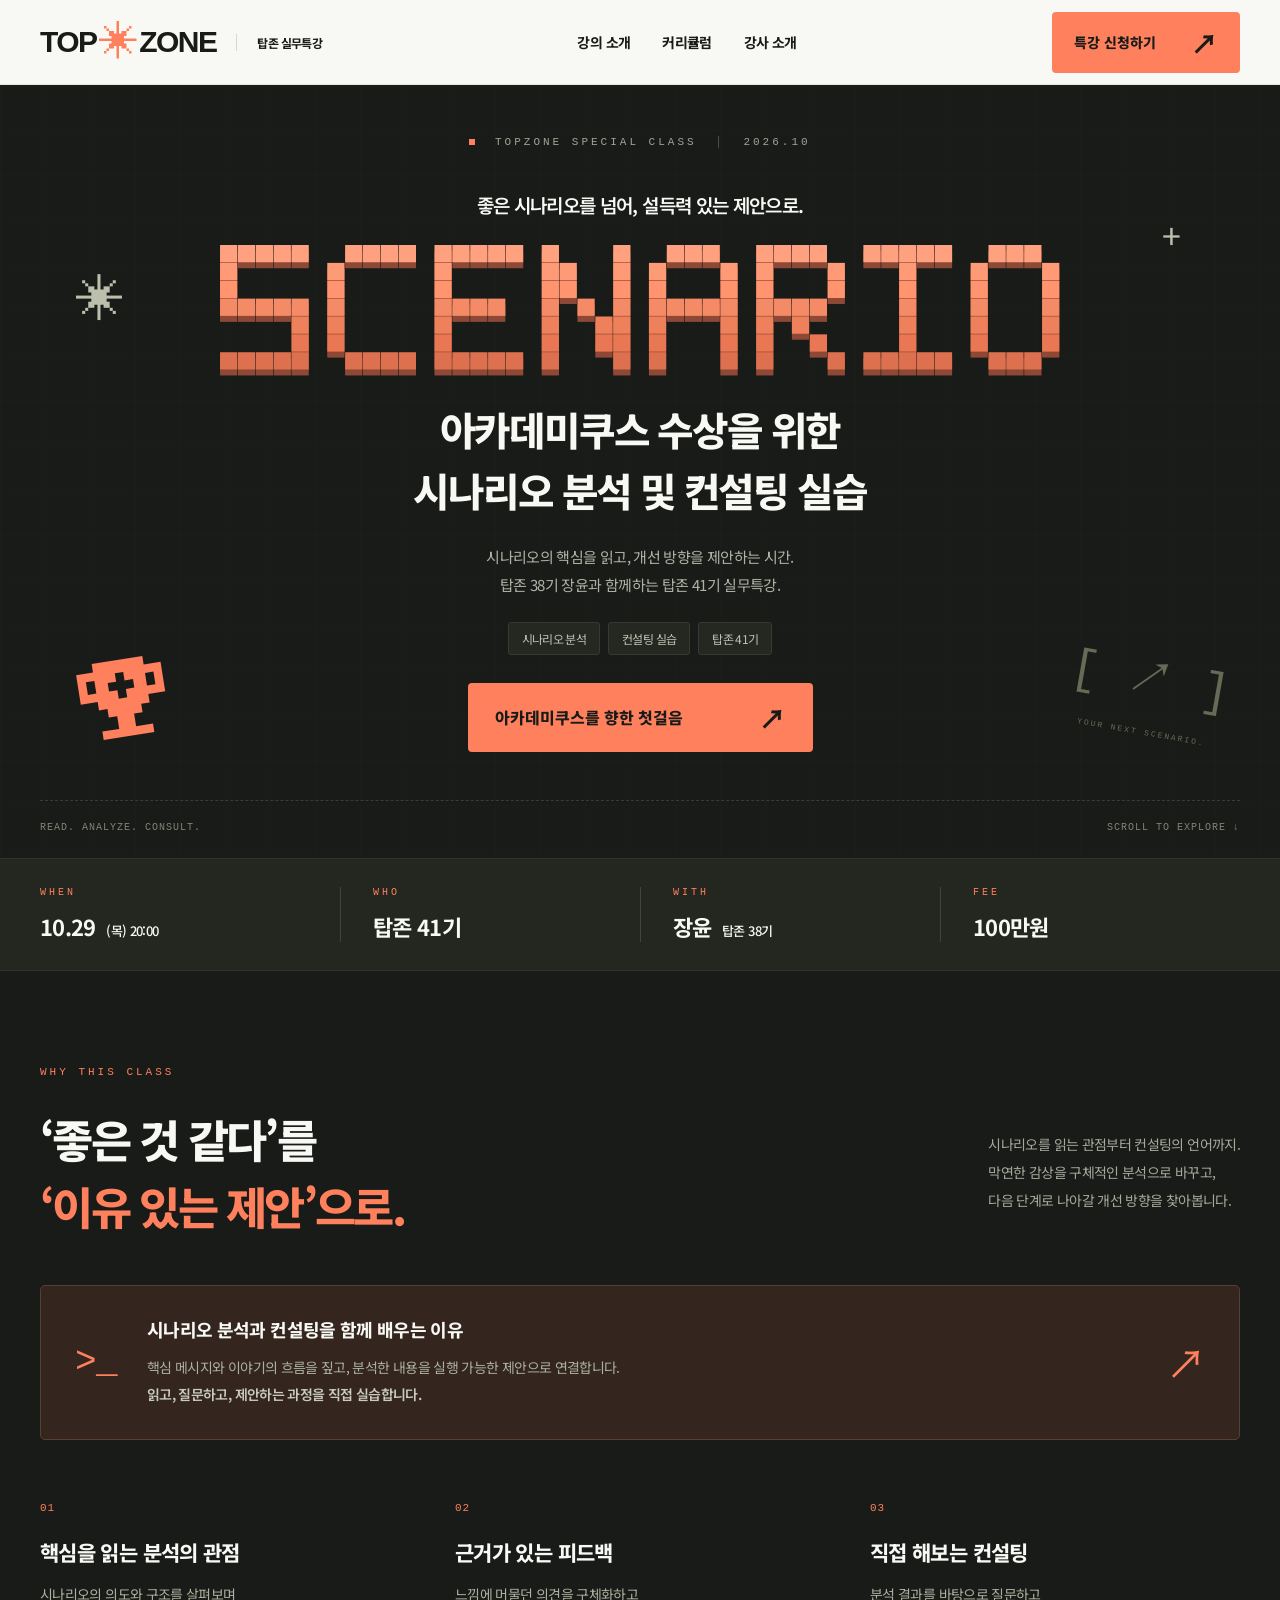
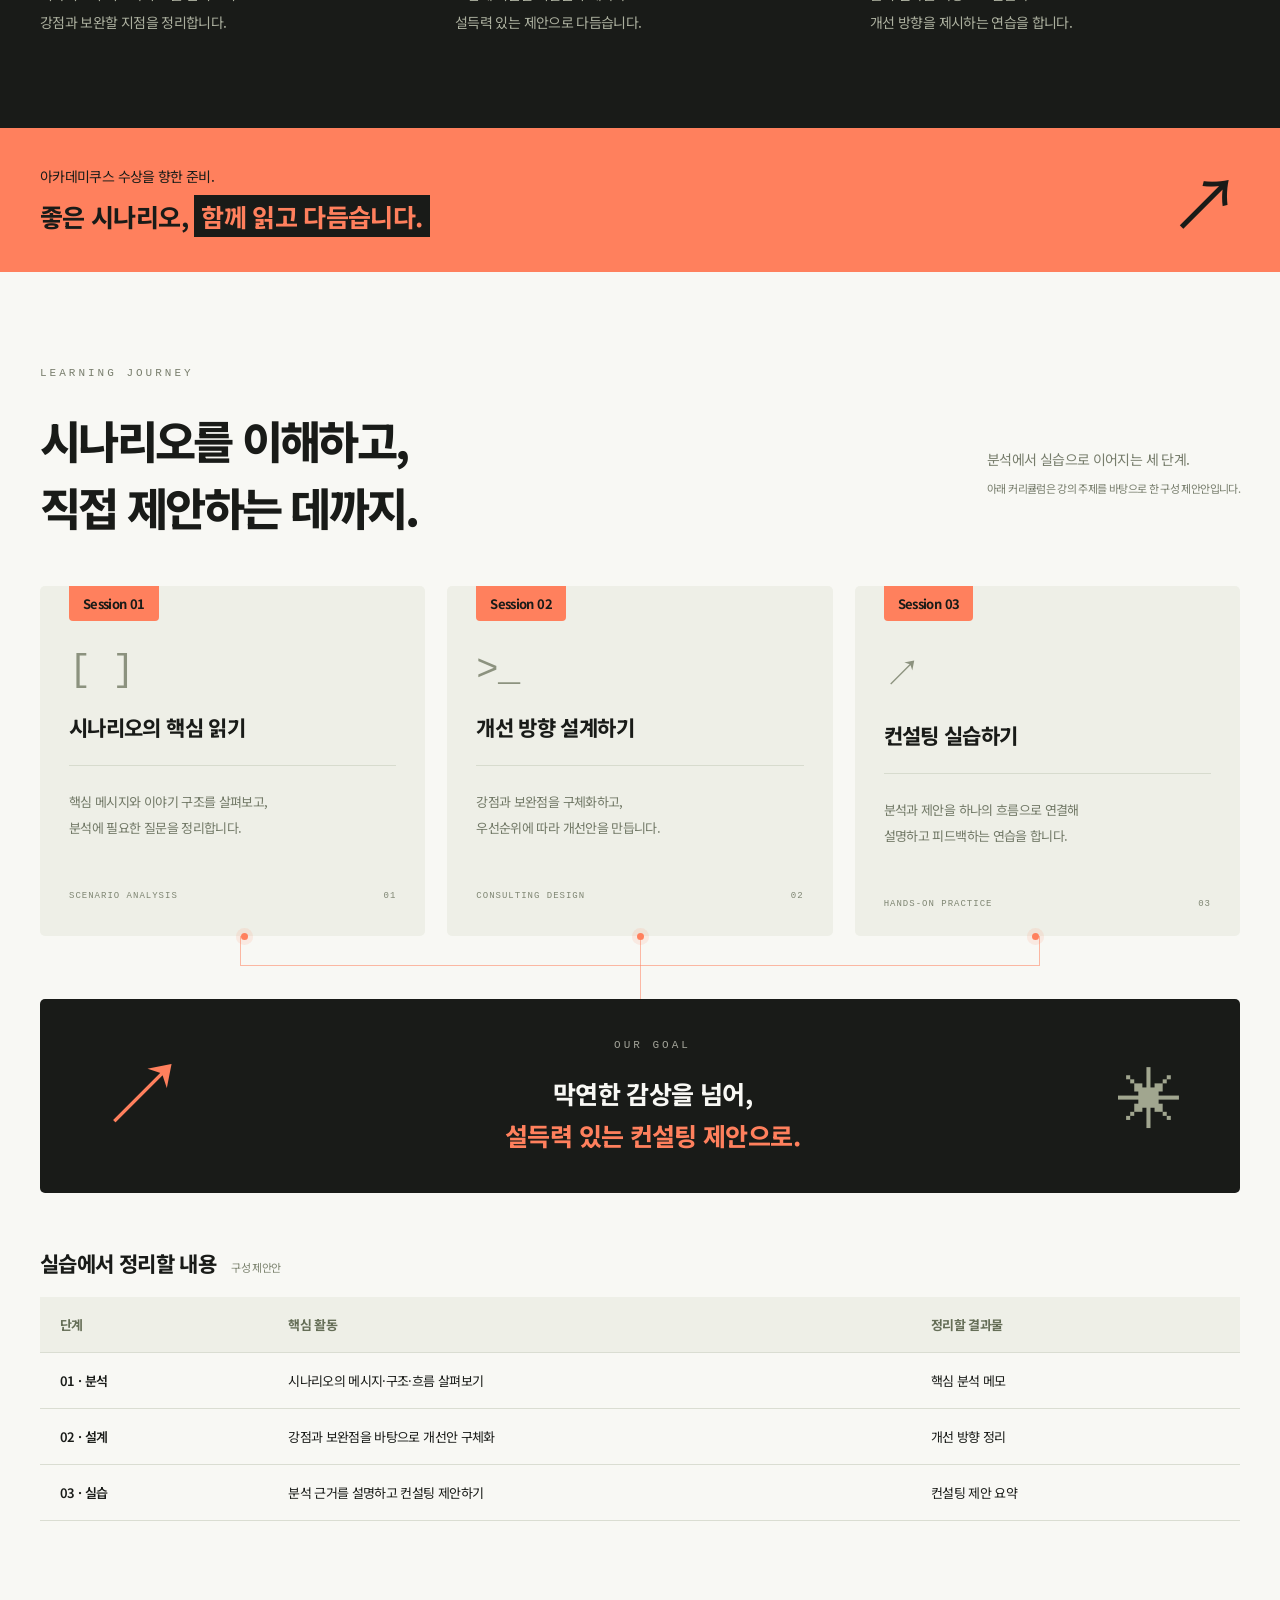
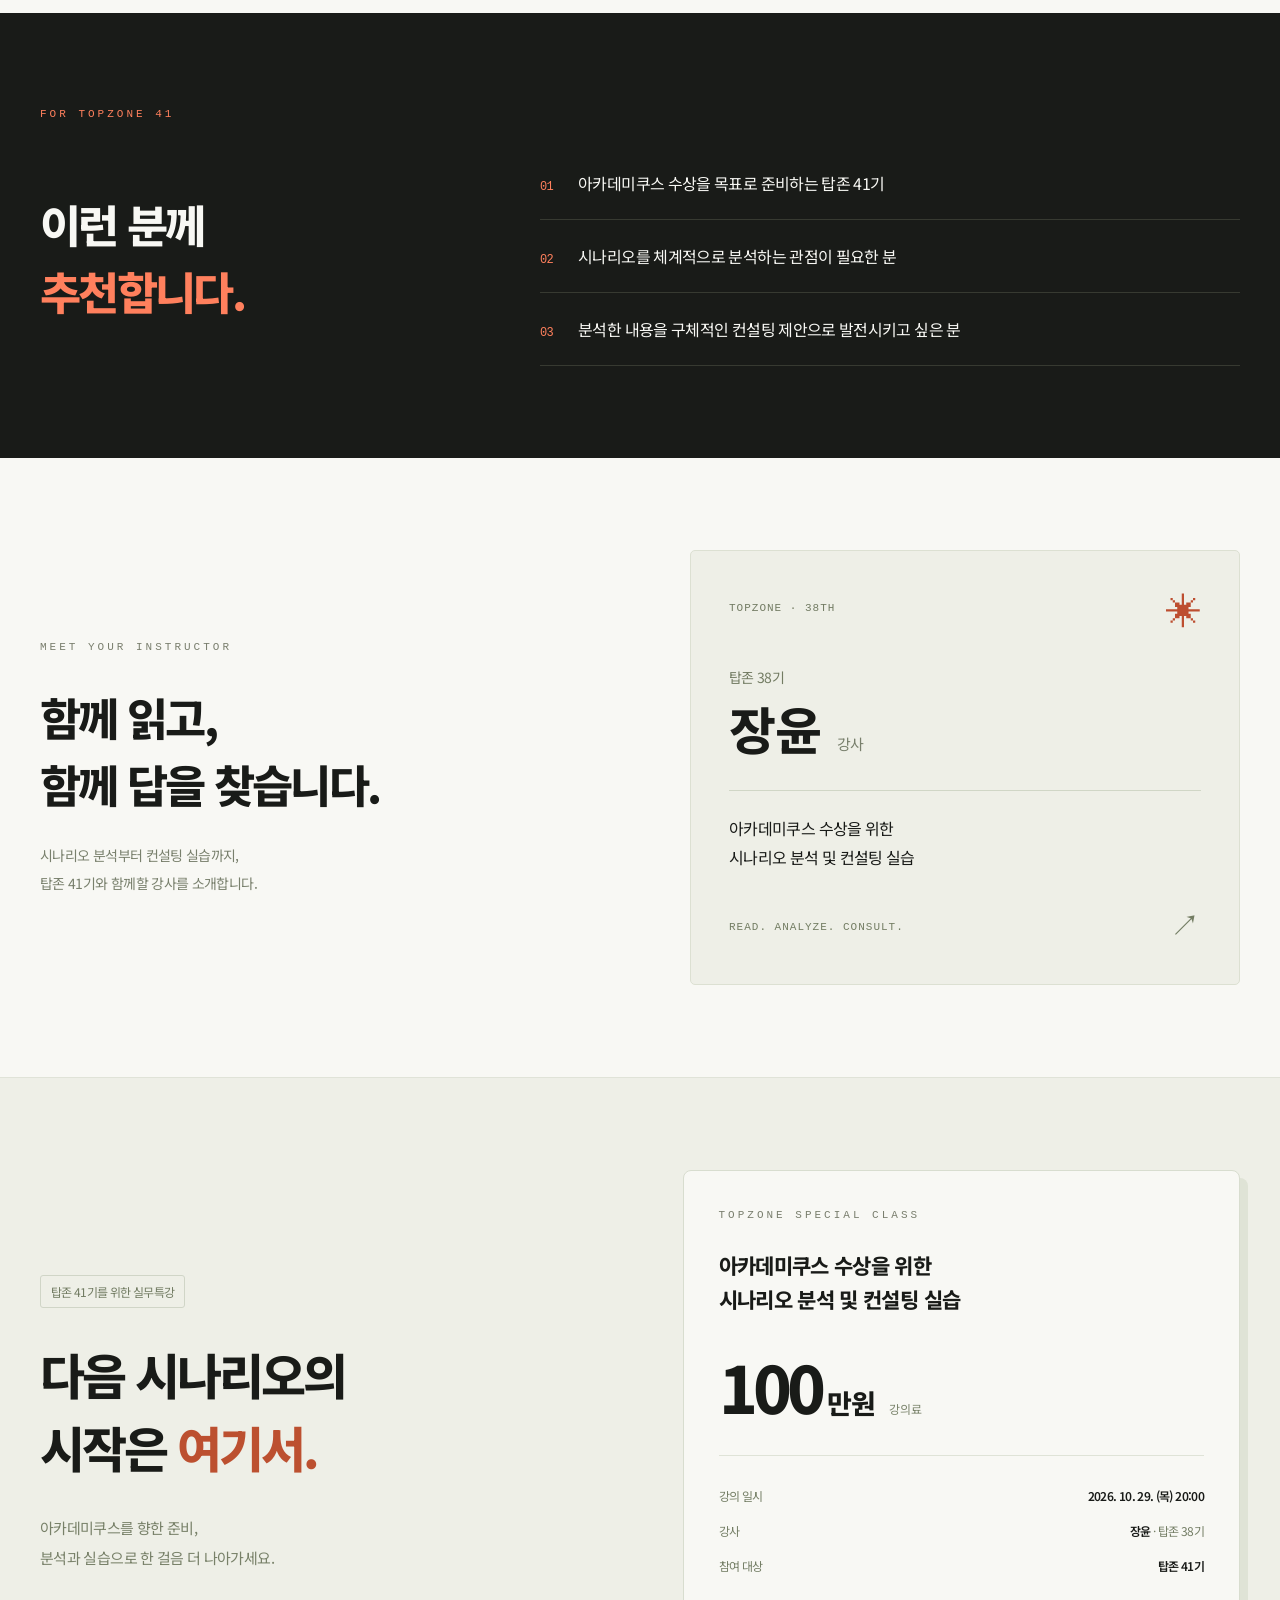
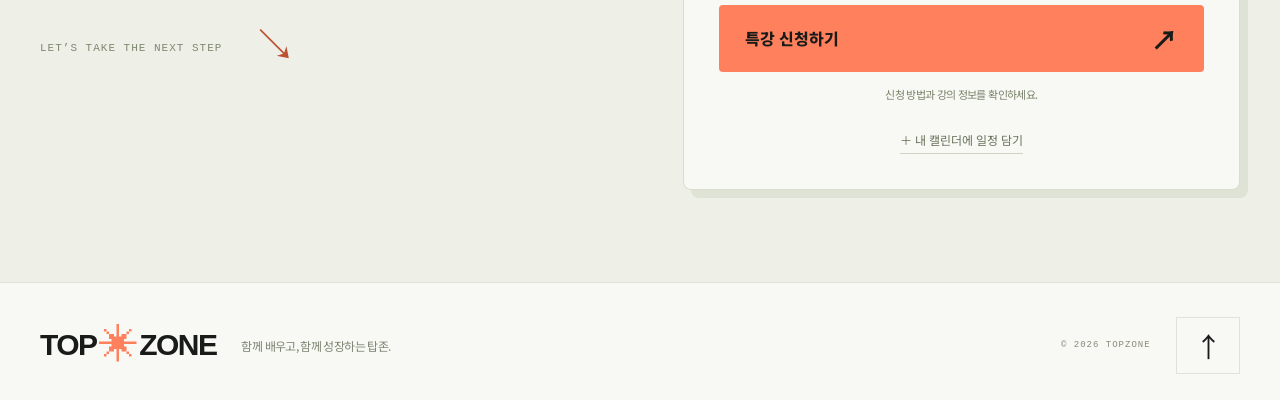
==== index.html @ 2114cf82 "Publish Topzone Academicus lecture landing page" ====
<!doctype html>
<html lang="ko">
<head>
  <meta charset="utf-8"><meta name="viewport" content="width=device-width, initial-scale=1">
  <title>아카데미쿠스 시나리오 분석 | 탑존 실무특강</title>
  <meta name="description" content="탑존 41기를 위한 아카데미쿠스 수상을 위한 시나리오 분석 및 컨설팅 실습. 탑존 38기 장윤 · 2026년 10월 29일 20:00 · 강의료 100만원.">
  <meta name="theme-color" content="#191b18">
  <link rel="stylesheet" href="styles.css">
  <script src="app.js" defer></script>
</head>
<body>
<a class="skip" href="#main">본문 바로가기</a>
<header class="header"><div class="wrap nav">
  <a class="brand" href="#top" aria-label="탑존 처음으로">TOP<span>✳</span>ZONE</a><span class="brand-caption">탑존 실무특강</span>
  <nav aria-label="주 메뉴"><a href="#about">강의 소개</a><a href="#curriculum">커리큘럼</a><a href="#instructor">강사 소개</a></nav>
  <button class="button nav-cta" data-apply>특강 신청하기 <span>↗</span></button>
</div></header>
<main id="main">
<section class="hero" id="top"><div class="wrap hero-inner">
  <p class="eyebrow"><i></i> TOPZONE SPECIAL CLASS <b>│</b> 2026.10</p>
  <p class="hero-intro">좋은 시나리오를 넘어, 설득력 있는 제안으로.</p>
  <div class="pixel-title" id="pixel-title" aria-hidden="true"></div>
  <h1>아카데미쿠스 수상을 위한<br>시나리오 분석 및 컨설팅 실습</h1>
  <p class="hero-copy">시나리오의 핵심을 읽고, 개선 방향을 제안하는 시간.<br>탑존 38기 장윤과 함께하는 탑존 41기 실무특강.</p>
  <div class="tags"><span>시나리오 분석</span><span>컨설팅 실습</span><span>탑존 41기</span></div>
  <button class="button hero-cta" data-apply>아카데미쿠스를 향한 첫걸음 <span>↗</span></button>
  <span class="hero-spark spark-one" aria-hidden="true">✳</span><span class="hero-spark spark-two" aria-hidden="true">+</span>
  <svg class="trophy" viewBox="0 0 110 110" aria-hidden="true"><path fill="currentColor" d="M25 10h60v10h20v35H85v10H75v10H65v15h20v10H25V90h20V75H35V65H25V55H5V20h20zm-10 20v15h10V30zm70 0v15h10V30z"/><path fill="#191b18" d="M50 25h10v10h10v10H60v10H50V45H40V35h10z"/></svg>
  <span class="hero-code" aria-hidden="true">[ ↗ ]<small>YOUR NEXT SCENARIO.</small></span>
  <div class="hero-bottom mono"><span>READ. ANALYZE. CONSULT.</span><a href="#about">SCROLL TO EXPLORE ↓</a></div>
</div></section>
<div class="quick-info"><dl class="wrap info-grid"><div><dt>WHEN</dt><dd>10.29 <small>(목) 20:00</small></dd></div><div><dt>WHO</dt><dd>탑존 41기</dd></div><div><dt>WITH</dt><dd>장윤 <small>탑존 38기</small></dd></div><div><dt>FEE</dt><dd>100만원</dd></div></dl></div>
<section class="about dark section" id="about"><div class="wrap">
  <p class="eyebrow coral">WHY THIS CLASS</p>
  <div class="section-heading"><h2>‘좋은 것 같다’를<br><em>‘이유 있는 제안’으로.</em></h2><p>시나리오를 읽는 관점부터 컨설팅의 언어까지.<br>막연한 감상을 구체적인 분석으로 바꾸고,<br>다음 단계로 나아갈 개선 방향을 찾아봅니다.</p></div>
  <div class="feature"><span class="terminal" aria-hidden="true">&gt;_</span><div><h3>시나리오 분석과 컨설팅을 함께 배우는 이유</h3><p>핵심 메시지와 이야기의 흐름을 짚고, 분석한 내용을 실행 가능한 제안으로 연결합니다.<br><strong>읽고, 질문하고, 제안하는 과정을 직접 실습합니다.</strong></p></div><span class="feature-arrow" aria-hidden="true">↗</span></div>
  <div class="benefits"><article><span class="mono coral">01</span><h3>핵심을 읽는 분석의 관점</h3><p>시나리오의 의도와 구조를 살펴보며<br>강점과 보완할 지점을 정리합니다.</p></article><article><span class="mono coral">02</span><h3>근거가 있는 피드백</h3><p>느낌에 머물던 의견을 구체화하고<br>설득력 있는 제안으로 다듬습니다.</p></article><article><span class="mono coral">03</span><h3>직접 해보는 컨설팅</h3><p>분석 결과를 바탕으로 질문하고<br>개선 방향을 제시하는 연습을 합니다.</p></article></div>
</div></section>
<div class="coral-banner"><div class="wrap"><div><p>아카데미쿠스 수상을 향한 준비.</p><h3>좋은 시나리오, <mark>함께 읽고 다듬습니다.</mark></h3></div><a href="#curriculum" aria-label="커리큘럼 보기">↗</a></div></div>
<section class="section light" id="curriculum"><div class="wrap">
  <p class="eyebrow muted">LEARNING JOURNEY</p><div class="section-heading"><h2>시나리오를 이해하고,<br>직접 제안하는 데까지.</h2><p>분석에서 실습으로 이어지는 세 단계.<br><small>아래 커리큘럼은 강의 주제를 바탕으로 한 구성 제안안입니다.</small></p></div>
  <div class="sessions"><article><span class="session-label">Session 01</span><span class="session-icon" aria-hidden="true">[ ]</span><h3>시나리오의 핵심 읽기</h3><p>핵심 메시지와 이야기 구조를 살펴보고,<br>분석에 필요한 질문을 정리합니다.</p><div class="mono"><span>SCENARIO ANALYSIS</span><span>01</span></div></article><article><span class="session-label">Session 02</span><span class="session-icon" aria-hidden="true">&gt;_</span><h3>개선 방향 설계하기</h3><p>강점과 보완점을 구체화하고,<br>우선순위에 따라 개선안을 만듭니다.</p><div class="mono"><span>CONSULTING DESIGN</span><span>02</span></div></article><article><span class="session-label">Session 03</span><span class="session-icon" aria-hidden="true">↗</span><h3>컨설팅 실습하기</h3><p>분석과 제안을 하나의 흐름으로 연결해<br>설명하고 피드백하는 연습을 합니다.</p><div class="mono"><span>HANDS-ON PRACTICE</span><span>03</span></div></article></div>
  <div class="connectors" aria-hidden="true"><i></i><i></i><i></i></div><div class="goal"><span class="goal-mark" aria-hidden="true">↗</span><div><p class="eyebrow">OUR GOAL</p><h3>막연한 감상을 넘어,<br><em>설득력 있는 컨설팅 제안으로.</em></h3></div><span class="goal-star" aria-hidden="true">✳</span></div>
  <div class="curriculum-table"><h3>실습에서 정리할 내용 <small>구성 제안안</small></h3><div class="table-scroll"><table><thead><tr><th scope="col">단계</th><th scope="col">핵심 활동</th><th scope="col">정리할 결과물</th></tr></thead><tbody><tr><th scope="row">01 · 분석</th><td>시나리오의 메시지·구조·흐름 살펴보기</td><td>핵심 분석 메모</td></tr><tr><th scope="row">02 · 설계</th><td>강점과 보완점을 바탕으로 개선안 구체화</td><td>개선 방향 정리</td></tr><tr><th scope="row">03 · 실습</th><td>분석 근거를 설명하고 컨설팅 제안하기</td><td>컨설팅 제안 요약</td></tr></tbody></table></div></div>
</div></section>
<section class="section audience dark"><div class="wrap"><p class="eyebrow coral">FOR TOPZONE 41</p><div class="section-heading"><h2>이런 분께<br><em>추천합니다.</em></h2><div class="audience-list"><p><span>01</span>아카데미쿠스 수상을 목표로 준비하는 탑존 41기</p><p><span>02</span>시나리오를 체계적으로 분석하는 관점이 필요한 분</p><p><span>03</span>분석한 내용을 구체적인 컨설팅 제안으로 발전시키고 싶은 분</p></div></div></div></section>
<section class="section light instructor" id="instructor"><div class="wrap instructor-layout"><div><p class="eyebrow muted">MEET YOUR INSTRUCTOR</p><h2>함께 읽고,<br>함께 답을 찾습니다.</h2><p class="instructor-desc">시나리오 분석부터 컨설팅 실습까지,<br>탑존 41기와 함께할 강사를 소개합니다.</p></div><article class="instructor-card"><div class="instructor-top"><span class="mono">TOPZONE · 38TH</span><span aria-hidden="true">✳</span></div><p class="instructor-role">탑존 38기</p><h3>장윤<span>강사</span></h3><div class="instructor-topic">아카데미쿠스 수상을 위한<br>시나리오 분석 및 컨설팅 실습</div><div class="instructor-bottom mono">READ. ANALYZE. CONSULT. <span>↗</span></div></article></div></section>
<section class="section register" id="register"><div class="wrap register-layout"><div><span class="outline-label">탑존 41기를 위한 실무특강</span><h2>다음 시나리오의<br>시작은 <em>여기서.</em></h2><p>아카데미쿠스를 향한 준비,<br>분석과 실습으로 한 걸음 더 나아가세요.</p><span class="register-sign mono">LET’S TAKE THE NEXT STEP <b aria-hidden="true">↘</b></span></div><article class="price-card"><p class="eyebrow muted">TOPZONE SPECIAL CLASS</p><h3>아카데미쿠스 수상을 위한<br>시나리오 분석 및 컨설팅 실습</h3><p class="price">100<span>만원</span><small>강의료</small></p><dl><div><dt>강의 일시</dt><dd>2026. 10. 29. (목) 20:00</dd></div><div><dt>강사</dt><dd>장윤 <span>· 탑존 38기</span></dd></div><div><dt>참여 대상</dt><dd>탑존 41기</dd></div></dl><button class="button" data-apply>특강 신청하기 <span>↗</span></button><p class="card-note">신청 방법과 강의 정보를 확인하세요.</p><button class="calendar" id="calendar">＋ 내 캘린더에 일정 담기</button></article></div></section>
</main>
<footer><div class="wrap footer-inner"><a class="brand" href="#top" aria-label="탑존 처음으로">TOP<span>✳</span>ZONE</a><p>함께 배우고, 함께 성장하는 탑존.</p><small class="mono">© 2026 TOPZONE</small><a class="to-top" href="#top" aria-label="맨 위로">↑</a></div></footer>
<dialog id="apply-dialog" aria-labelledby="dialog-title"><button class="dialog-close" aria-label="신청 안내 닫기">×</button><p class="eyebrow muted">TOPZONE SPECIAL CLASS</p><h2 id="dialog-title">특강 신청 안내</h2><p class="dialog-topic">아카데미쿠스 수상을 위한<br>시나리오 분석 및 컨설팅 실습</p><dl><div><dt>일시</dt><dd>2026. 10. 29. (목) 20:00</dd></div><div><dt>강사</dt><dd>탑존 38기 장윤</dd></div><div><dt>대상</dt><dd>탑존 41기</dd></div><div><dt>강의료</dt><dd>100만원</dd></div></dl><div class="application-notice"><strong>신청 접수 안내 준비 중입니다.</strong><p>신청 링크와 접수 방법은 추후 안내될 예정입니다.<br>현재 이 페이지에서는 신청이나 결제가 진행되지 않습니다.</p></div><button class="button dialog-confirm">확인했습니다 <span>↗</span></button></dialog>
<p id="status" class="sr-only" role="status" aria-live="polite"></p>
</body></html>
---- styles.css ----
@import url('https://fonts.googleapis.com/css2?family=Noto+Sans+KR:wght@400;500;600;700;800;900&display=swap');
:root{--ink:#191b18;--paper:#f8f8f4;--coral:#ff805d;--muted:#a2a398;--line:#373a31;--soft:#eeefe7}*{box-sizing:border-box}html{scroll-behavior:smooth;scroll-padding-top:100px}body{margin:0;background:var(--paper);color:var(--ink);font-family:'Noto Sans KR','Malgun Gothic',sans-serif;letter-spacing:-.04em;word-break:keep-all}button,a{-webkit-tap-highlight-color:transparent}button{font:inherit;cursor:pointer}a{color:inherit;text-decoration:none}button:focus-visible,a:focus-visible{outline:3px solid #b54122;outline-offset:5px}h1,h2,h3,p,dl{margin:0}button{border:0}.wrap{width:min(1200px,calc(100% - 64px));margin:auto}.header{position:sticky;top:0;background:rgba(248,248,244,.97);z-index:20;border-bottom:1px solid #e5e6df}.nav{height:84px;display:flex;align-items:center;gap:20px}.brand{font-family:Arial,sans-serif;letter-spacing:-1.5px;font-size:30px;font-weight:900;display:inline-flex;align-items:center;white-space:nowrap}.brand span{color:var(--coral);font-size:40px;line-height:1;font-weight:400;margin:0 2px}.brand-caption{border-left:1px solid #d6d8d0;padding-left:20px;font-size:12px;font-weight:700}.nav nav{display:flex;gap:32px;margin:auto;font-size:14px;font-weight:700}.nav nav a:hover{color:#bd4e30}.button{background:var(--coral);border:1px solid transparent;color:var(--ink);padding:19px 25px;display:inline-flex;align-items:center;justify-content:space-between;gap:35px;border-radius:4px;font-weight:800;font-size:16px;transition:background .2s,transform .2s}.button:hover{background:#ff997b;transform:translateY(-2px)}.button span{font-size:27px;line-height:1}.nav-cta{font-size:14px;padding:16px 21px}.hero{overflow:hidden;background-color:var(--ink);background-image:linear-gradient(#ffffff02 1px,transparent 1px),linear-gradient(90deg,#ffffff02 1px,transparent 1px);background-size:45px 45px;color:var(--paper)}.hero-inner{position:relative;text-align:center;padding-top:48px}.eyebrow{font:11px/1.8 'Courier New',monospace;letter-spacing:3px;color:var(--muted)}.eyebrow i{display:inline-block;width:6px;height:6px;background:var(--coral);margin-right:10px}.eyebrow b{font-weight:400;margin:0 9px;color:#5a5e51}.hero-intro{font-size:19px;font-weight:600;margin-top:38px}.pixel-title{max-width:840px;margin:27px auto 28px;line-height:0}.pixel-title svg{width:100%;height:auto;filter:drop-shadow(0 6px 0 #8e4936)}h1{font-size:clamp(29px,3.1vw,44px);font-weight:800;line-height:1.55;letter-spacing:-.055em}.hero-copy{color:#afb1a5;font-size:15px;line-height:1.9;margin-top:22px}.tags{display:flex;justify-content:center;gap:8px;margin-top:22px}.tags span{font-size:12px;border:1px solid #373a31;background:#252820;padding:7px 13px;border-radius:3px;color:#bfc1b3}.hero-cta{min-width:345px;margin-top:28px;padding:20px 26px}.hero-bottom{display:flex;justify-content:space-between;border-top:1px dashed #3a3e32;margin-top:48px;padding:19px 0 22px;color:#818576;font-size:10px!important}.mono{font:11px/1.6 'Courier New',monospace;letter-spacing:1px}.hero-spark{position:absolute;color:#bcbfac;font-size:49px;pointer-events:none}.spark-one{left:3%;top:175px}.spark-two{right:5%;top:125px;font-size:34px}.trophy{position:absolute;width:94px;left:3%;bottom:113px;color:var(--coral);transform:rotate(-9deg)}.hero-code{position:absolute;right:1%;bottom:121px;color:#666b56;font:48px monospace;transform:rotate(10deg)}.hero-code small{display:block;font:8px monospace;letter-spacing:2px;margin-top:18px}.quick-info{background:#24271f;color:var(--paper);border-block:1px solid #30332a;padding:28px 0}.info-grid{display:grid;grid-template-columns:repeat(4,1fr)}.info-grid>div{padding:0 32px;border-left:1px solid #414537}.info-grid>div:first-child{padding-left:0;border:0}.info-grid dt{font:10px monospace;color:var(--coral);letter-spacing:3px;margin-bottom:12px}.info-grid dd{margin:0;font-size:22px;font-weight:700}.info-grid small{font-size:13px;font-weight:500;margin-left:5px}.section{padding:92px 0}.dark{background:var(--ink);color:var(--paper)}.light{background:var(--paper)}.coral,em{color:var(--coral)}em{font-style:normal}.muted{color:#797e6d}.section-heading{display:flex;align-items:center;justify-content:space-between;gap:40px;margin-top:22px;margin-bottom:46px}h2{font-size:clamp(30px,3.5vw,45px);line-height:1.5;font-weight:800;letter-spacing:-.06em}.section-heading>p{font-size:14px;line-height:2;color:#a5a99b}.light .section-heading>p{color:#777d6c}.section-heading small{font-size:11px}.feature{padding:30px 34px;display:flex;align-items:center;gap:30px;background:#34261e;border:1px solid #59402e;border-radius:5px}.terminal{font:36px monospace;color:var(--coral)}h3{font-size:21px;font-weight:750}.feature h3{font-size:18px;margin-bottom:12px}.feature p,.benefits p{font-size:14px;line-height:1.95;color:#acb09f}.feature strong{color:#c8cbbd;font-weight:600}.feature-arrow{margin-left:auto;font-size:40px;color:var(--coral)}.benefits{display:grid;grid-template-columns:repeat(3,1fr);gap:45px;margin-top:52px}.benefits h3{margin:20px 0 14px}.coral-banner{background:var(--coral);padding:36px 0}.coral-banner .wrap{display:flex;justify-content:space-between;align-items:center}.coral-banner p{font-size:14px;margin-bottom:12px}.coral-banner h3{font-size:25px}.coral-banner mark{background:var(--ink);color:var(--coral);padding:3px 7px}.coral-banner a{font-size:72px;line-height:1}.sessions{display:grid;grid-template-columns:repeat(3,1fr);gap:22px}.sessions article{padding:0 29px 25px;border-radius:5px;background:var(--soft)}.session-label{display:inline-block;background:var(--coral);font-size:13px;font-weight:700;padding:8px 14px;border-radius:0 0 4px 4px}.session-icon{display:block;font:37px monospace;color:#8c927f;margin:28px 0 21px}.sessions h3{font-size:21px;margin-bottom:23px}.sessions article>p{padding-top:23px;border-top:1px solid #d7dbce;color:#727967;font-size:13px;line-height:2;min-height:100px}.sessions .mono{display:flex;justify-content:space-between;color:#7f8673;font-size:9px;margin-top:24px}.connectors{display:flex;justify-content:space-between;width:66.66%;height:30px;border:1px solid #ff805d88;border-top:0;margin:0 auto 33px;position:relative}.connectors:after{content:'';position:absolute;top:0;left:50%;height:63px;border-left:1px solid #ff805d88}.connectors i{position:relative;width:7px;height:7px;border-radius:50%;background:var(--coral);top:-3px;box-shadow:0 0 0 5px #ff805d20}.goal{display:flex;align-items:center;justify-content:space-between;padding:36px 58px;background:var(--ink);border-radius:5px;color:var(--paper);text-align:center}.goal .eyebrow{margin-bottom:16px}.goal h3{font-size:25px;line-height:1.7}.goal-mark{font-size:90px;color:var(--coral);font-family:monospace}.goal-star{font-size:65px;color:#a1a68f}.curriculum-table{margin-top:55px}.curriculum-table h3{margin-bottom:19px}.curriculum-table h3 small{font-size:11px;color:#7c836f;font-weight:400;margin-left:10px}.table-scroll{overflow:auto}table{width:100%;border-collapse:collapse;text-align:left;font-size:13px}th,td{padding:18px 20px;border-bottom:1px solid #daddd2}thead{background:var(--soft);color:#656e57}tbody th{font-weight:600}.audience .section-heading{margin-bottom:0}.audience-list{width:60%;max-width:700px}.audience-list p{padding:24px 0;border-bottom:1px solid var(--line);font-size:16px;display:flex;gap:25px;align-items:baseline}.audience-list span{color:var(--coral);font:12px monospace}.instructor-layout{display:grid;grid-template-columns:1fr 1fr;gap:100px;align-items:center}.instructor h2{margin-top:25px}.instructor-desc{font-size:14px;line-height:2;color:#79806d;margin-top:24px}.instructor-card{background:var(--soft);padding:32px 38px;border:1px solid #dce0d2;border-radius:5px}.instructor-top{display:flex;justify-content:space-between;align-items:center;color:#727b63}.instructor-top>span:last-child{font-size:36px;color:#bd4e30}.instructor-role{font-size:14px;margin-top:32px;color:#737c63}.instructor-card h3{font-size:51px;margin-top:4px}.instructor-card h3 span{font-size:15px;font-weight:400;margin-left:15px;color:#79806d}.instructor-topic{margin-top:25px;font-size:16px;line-height:1.8;padding-top:23px;border-top:1px solid #d0d6c6}.instructor-bottom{margin-top:32px;color:#737d63;display:flex;align-items:center;justify-content:space-between}.instructor-bottom>span{font-size:30px}.register{background:var(--soft);border-block:1px solid #e0e3d8}.register-layout{display:grid;grid-template-columns:1fr 1fr;gap:85px;align-items:center}.outline-label{display:inline-block;font-size:12px;border:1px solid #d0d5c7;border-radius:3px;color:#717b62;padding:7px 10px}.register h2{font-size:49px;margin:29px 0}.register h2 em{color:#bc5030}.register-layout>div>p{color:#788169;font-size:15px;line-height:2}.register-sign{display:flex;align-items:center;gap:30px;color:#7f886f;margin-top:40px}.register-sign b{font-size:45px;font-weight:400;color:#bc5030}.price-card{padding:35px;background:var(--paper);border:1px solid #d8ddcf;border-radius:8px;box-shadow:8px 8px 0 #dfe3d6}.price-card h3{font-size:21px;line-height:1.65;margin-top:22px}.price{font-size:65px;font-weight:800;letter-spacing:-.07em;margin:22px 0}.price>span{font-size:27px;letter-spacing:-.05em;margin-left:5px}.price>small{font-size:12px;letter-spacing:0;color:#7b846c;margin-left:15px;font-weight:400}.price-card dl{border-top:1px solid #dfe3d7;padding:22px 0}.price-card dl div,dialog dl div{display:flex;justify-content:space-between;gap:20px;font-size:12px;padding:9px 0}.price-card dt,dialog dt{color:#747e65}.price-card dd,dialog dd{margin:0;text-align:right;font-weight:600}.price-card dd span{font-weight:400;color:#747e65}.price-card .button{width:100%;font-size:16px}.card-note{font-size:11px;text-align:center;color:#7a846b;margin-top:14px}.calendar{background:none;display:block;margin:24px auto 0;color:#69745c;font-size:12px;border-bottom:1px solid #cdd4c4;padding:5px 0}.calendar:hover{color:#bc5030}.footer-inner{min-height:125px;display:flex;align-items:center;gap:25px}.footer-inner p{font-size:12px;color:#7e8673}.footer-inner small{margin-left:auto;color:#858d79;font-size:9px}.to-top{padding:8px 18px;font-size:27px;border:1px solid #e0e4d8}.sr-only,.skip:not(:focus){position:absolute;width:1px;height:1px;padding:0;margin:-1px;overflow:hidden;clip:rect(0,0,0,0);white-space:nowrap;border:0}.skip:focus{position:fixed;top:5px;left:5px;background:white;padding:12px;z-index:100}dialog{border:1px solid #d6dccd;border-radius:10px;padding:35px;color:var(--ink);background:var(--paper);width:min(520px,calc(100% - 32px));max-height:90vh;overflow-y:auto}dialog::backdrop{background:#10140fbb;backdrop-filter:blur(5px)}.dialog-close{position:absolute;right:16px;top:10px;background:none;font-size:29px;color:#7a836f;padding:3px 8px}dialog h2{font-size:28px;margin-top:16px}.dialog-topic{font-size:16px;line-height:1.8;margin:16px 0}dialog dl{padding:12px 0;border-block:1px solid #dce2d3}.application-notice{padding:18px;background:var(--soft);margin:20px 0}.application-notice strong{font-size:14px}.application-notice p{font-size:12px;color:#6c765f;line-height:1.9;margin-top:8px}.dialog-confirm{width:100%}
@media(min-width:1600px){.wrap{width:min(1360px,calc(100% - 100px))}.hero-inner{padding-top:57px}.hero-intro{margin-top:44px}.pixel-title{max-width:970px}.hero-bottom{margin-top:58px}}
@media(max-width:1000px){.nav{gap:14px}.brand{font-size:25px}.brand span{font-size:34px}.brand-caption{display:none}.nav nav{gap:20px}.hero-code,.trophy{opacity:.5;width:65px}.hero-code{font-size:30px}.spark-one{left:0;top:130px}.pixel-title{width:85%}.info-grid>div{padding:0 20px}.info-grid dd{font-size:19px}.info-grid small{display:block;margin:5px 0 0}.section-heading{align-items:flex-start}.section-heading>p{max-width:40%;font-size:12px}.sessions article{padding-inline:20px}.sessions h3{font-size:18px}.sessions article>p{font-size:12px}.register-layout,.instructor-layout{gap:45px}.register h2{font-size:38px}.price-card{padding:25px}}
@media(max-width:680px){html{scroll-padding-top:76px}.wrap{width:calc(100% - 40px)}.nav{height:70px;justify-content:space-between}.brand{font-size:24px}.brand span{font-size:31px}.nav nav{display:none}.nav-cta{padding:12px;font-size:11px;gap:14px}.nav-cta span{font-size:20px}.hero-inner{padding-top:37px}.eyebrow{font-size:9px;letter-spacing:2px}.hero-intro{font-size:13px;margin-top:35px}.pixel-title{width:100%;margin:24px auto 32px}h1{font-size:25px;line-height:1.65}.hero-copy{font-size:12px;margin-top:23px}.hero-spark,.trophy,.hero-code{display:none}.tags{margin-top:22px;gap:6px}.tags span{font-size:10px;padding:6px 10px}.hero-cta{min-width:0;width:min(340px,100%);font-size:13px;margin-top:27px;padding:18px 20px}.hero-bottom{font-size:8px!important;letter-spacing:0;margin-top:36px;padding-block:17px}.info-grid{grid-template-columns:1fr 1fr;gap:24px 0}.info-grid>div{padding:0 20px}.info-grid>div:nth-child(3){border:0;padding-left:0}.info-grid dt{font-size:9px;margin-bottom:8px}.info-grid dd{font-size:20px}.info-grid small{display:inline;font-size:11px;margin-left:4px}.quick-info{padding:25px 0}.section{padding:58px 0}.section-heading{display:block;margin-top:18px;margin-bottom:30px}h2{font-size:31px}.section-heading>p{max-width:none;margin-top:23px;font-size:12px}.feature{padding:22px;gap:15px;align-items:flex-start}.terminal{font-size:23px}.feature h3{font-size:16px;line-height:1.7}.feature p{font-size:12px}.feature-arrow{display:none}.benefits{grid-template-columns:1fr;gap:28px;margin-top:35px}.benefits article{border-bottom:1px solid #343a2b;padding-bottom:24px}.benefits article:last-child{border:0;padding:0}.benefits h3{font-size:19px;margin:11px 0 9px}.benefits p{font-size:13px}.coral-banner{padding:27px 0}.coral-banner p{font-size:11px}.coral-banner h3{font-size:20px;line-height:1.9}.coral-banner mark{display:inline-block;line-height:1.4}.coral-banner a{font-size:48px;margin-left:15px}.sessions{grid-template-columns:1fr;gap:20px}.sessions article{padding:0 24px 24px}.session-icon{margin:24px 0 16px}.sessions h3{font-size:22px;margin-bottom:19px}.sessions article>p{min-height:0;font-size:13px;padding-top:18px}.sessions .mono{margin-top:24px}.connectors{display:none}.goal{margin-top:25px;padding:28px 15px;gap:10px}.goal h3{font-size:19px}.goal-mark{font-size:37px}.goal-star{font-size:25px}.goal .eyebrow{font-size:8px;letter-spacing:1px}.curriculum-table{margin-top:35px}.curriculum-table h3{font-size:18px}.curriculum-table table{min-width:530px;font-size:12px}.curriculum-table th,.curriculum-table td{padding:15px 12px}.audience-list{width:100%;margin-top:25px}.audience-list p{font-size:13px;gap:17px;padding:20px 0}.instructor-layout,.register-layout{grid-template-columns:1fr;gap:30px}.instructor-card{padding:25px 30px}.instructor-desc{font-size:13px}.instructor-card h3{font-size:45px}.register h2{font-size:37px;margin:22px 0}.register-layout>div>p{font-size:13px}.register-sign{margin-top:15px}.price-card{padding:26px}.price-card h3{font-size:18px}.price{font-size:60px}.price-card dl div{font-size:11px;gap:10px}.footer-inner{padding:28px 0;display:grid;grid-template-columns:1fr auto;gap:15px}.footer-inner .brand{grid-column:1}.footer-inner p{grid-column:1;grid-row:2;font-size:11px}.footer-inner small{grid-column:1;grid-row:3;margin:0}.to-top{grid-column:2;grid-row:1/3;padding:6px 15px}dialog{padding:27px 22px}.dialog-topic{font-size:14px}}
@media(prefers-reduced-motion:reduce){html{scroll-behavior:auto}*,*:before,*:after{transition:none!important}}
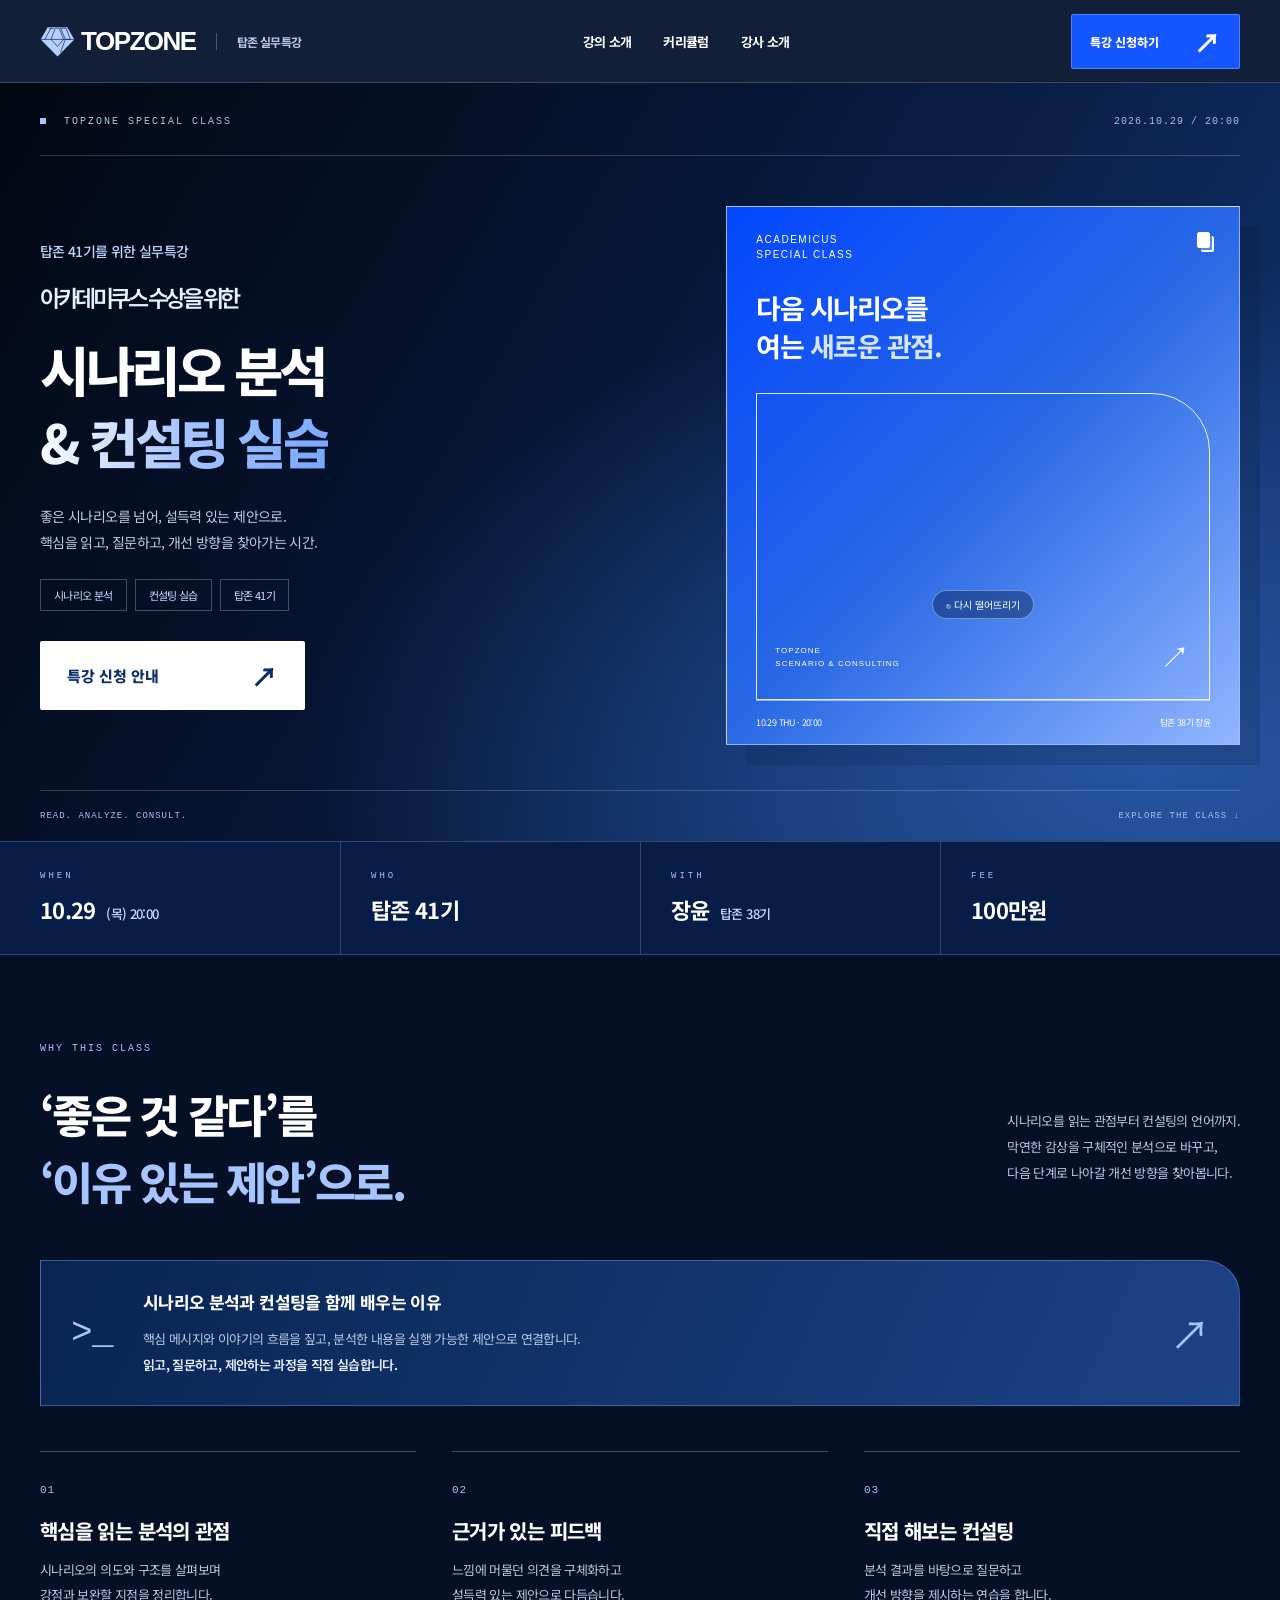
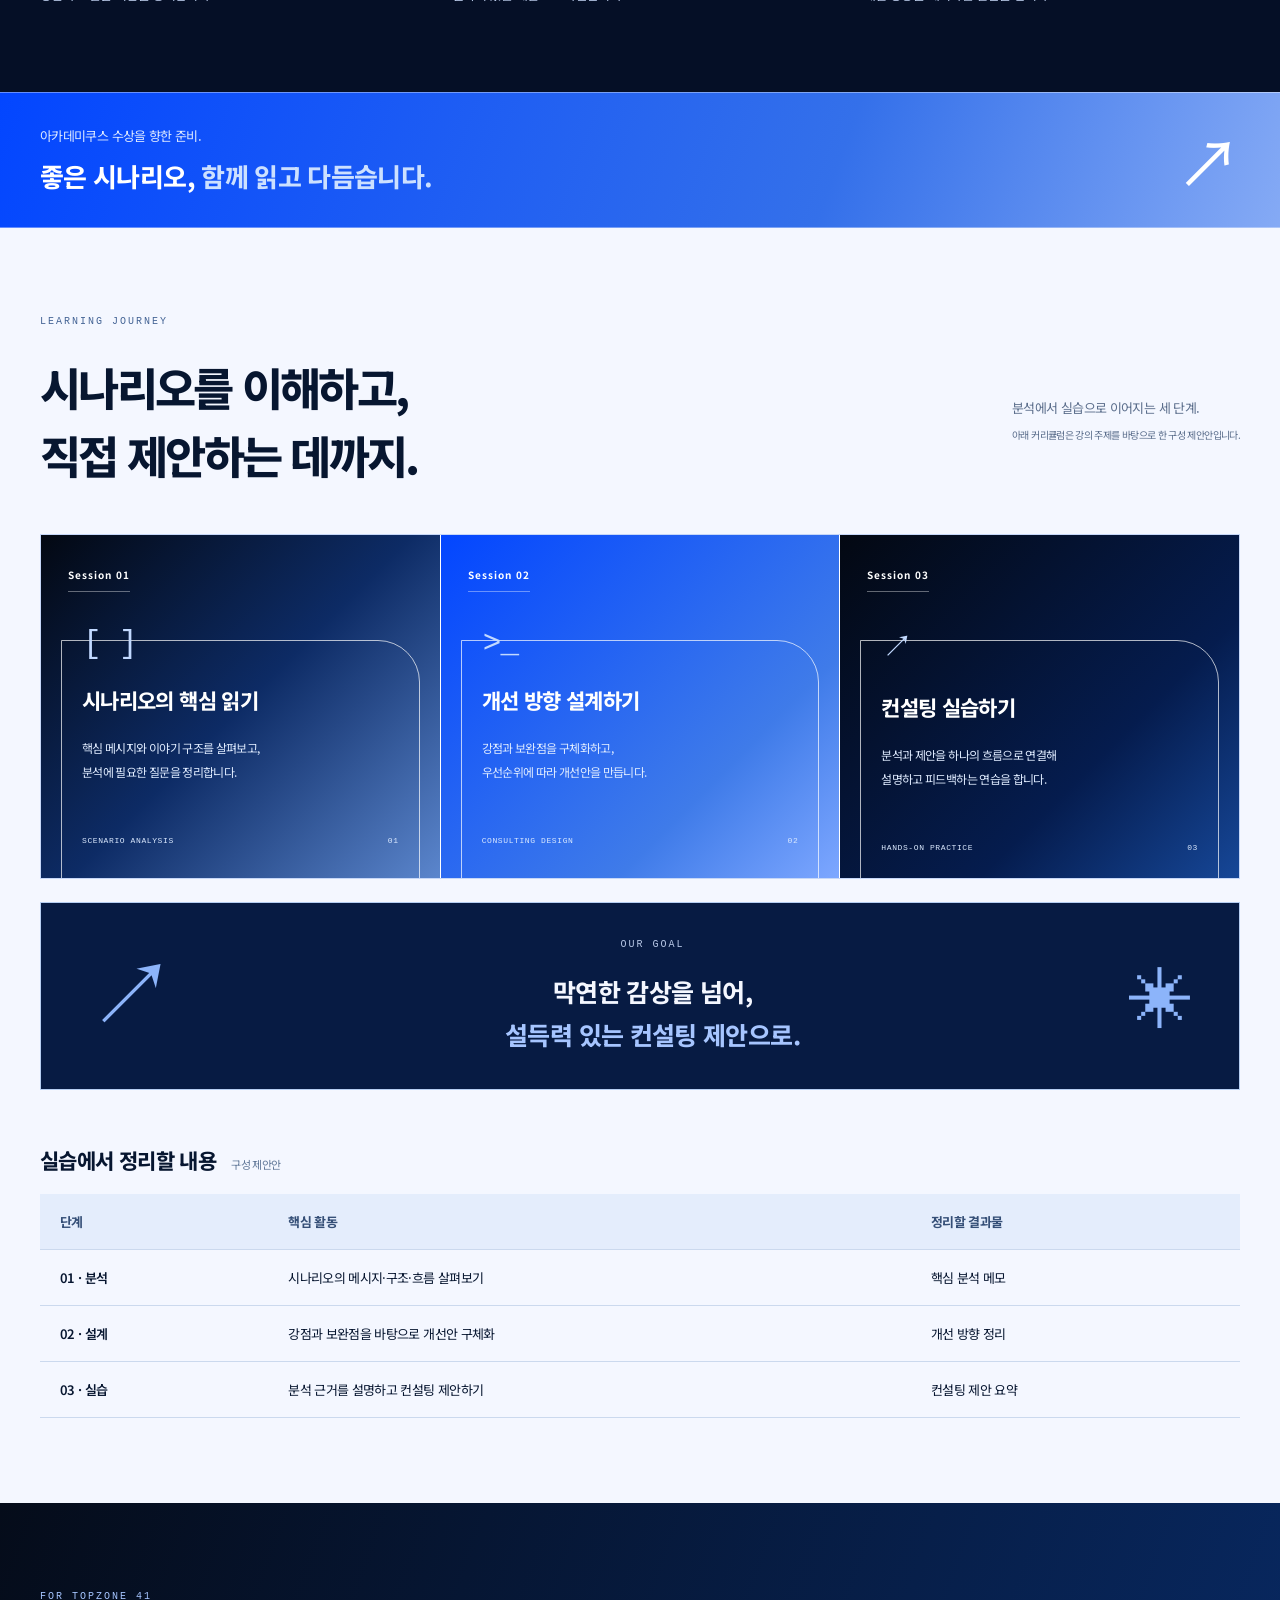
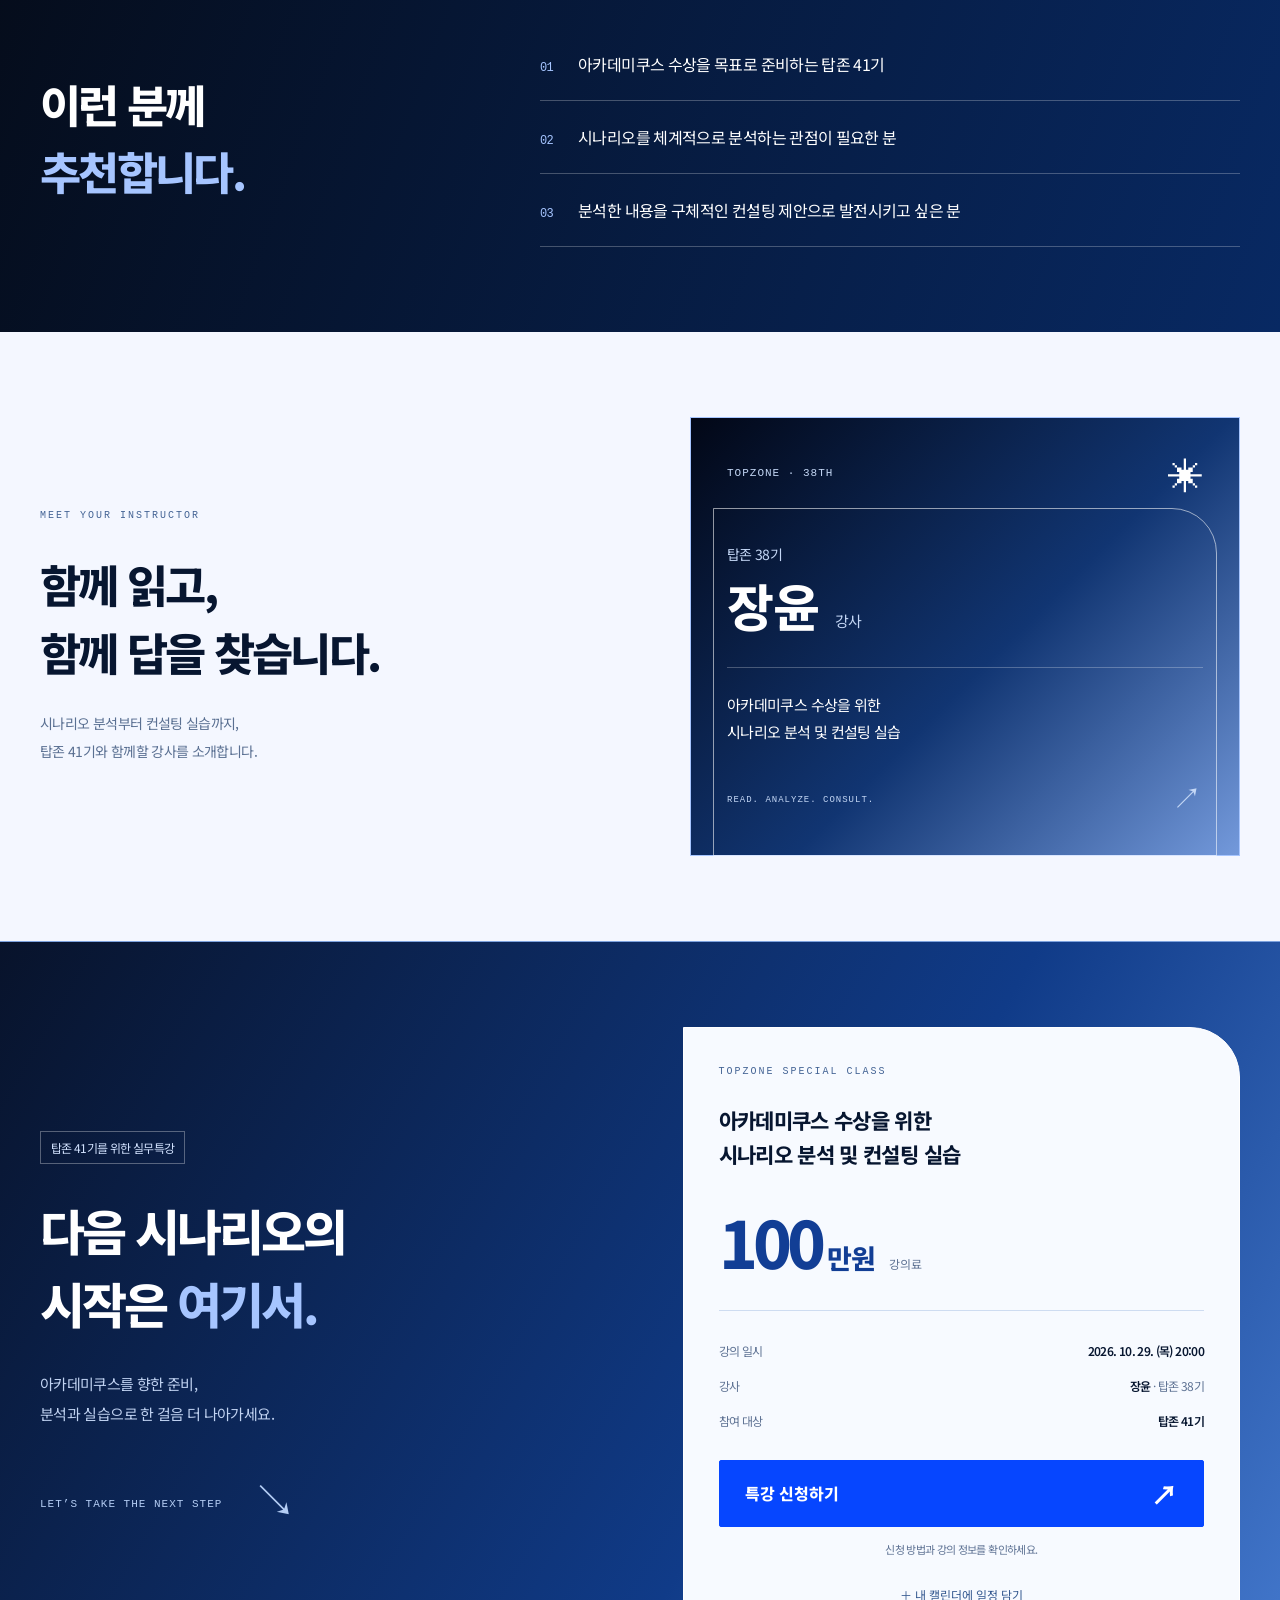
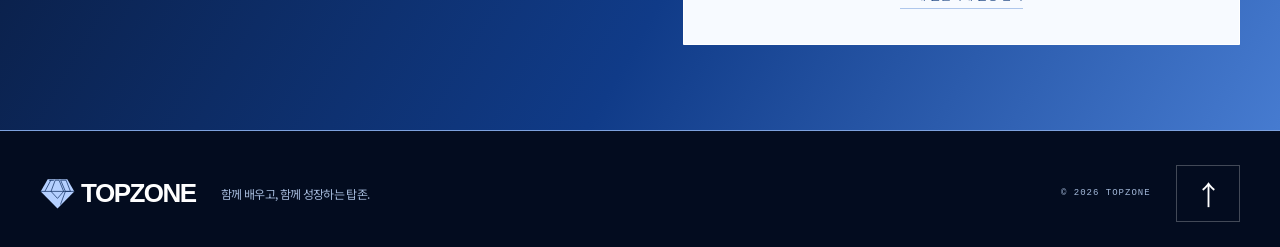
==== commit 07335c99: "Redesign in blue gradients and add bouncing 3D TOPZONE diamond" ====
--- a/index.html
+++ b/index.html
@@ -4,9 +4,10 @@
   <meta charset="utf-8"><meta name="viewport" content="width=device-width, initial-scale=1">
   <title>아카데미쿠스 시나리오 분석 | 탑존 실무특강</title>
   <meta name="description" content="탑존 41기를 위한 아카데미쿠스 수상을 위한 시나리오 분석 및 컨설팅 실습. 탑존 38기 장윤 · 2026년 10월 29일 20:00 · 강의료 100만원.">
-  <meta name="theme-color" content="#191b18">
-  <link rel="stylesheet" href="styles.css">
-  <script src="app.js" defer></script>
+  <meta name="theme-color" content="#061536">
+  <link rel="stylesheet" href="styles.css?v=blue-20261029">
+  <link rel="stylesheet" href="blue.css?v=20261029">
+  <script src="app.js?v=blue-20261029" defer></script>
 </head>
 <body>
 <a class="skip" href="#main">본문 바로가기</a>
@@ -17,17 +18,20 @@
 </div></header>
 <main id="main">
 <section class="hero" id="top"><div class="wrap hero-inner">
-  <p class="eyebrow"><i></i> TOPZONE SPECIAL CLASS <b>│</b> 2026.10</p>
-  <p class="hero-intro">좋은 시나리오를 넘어, 설득력 있는 제안으로.</p>
-  <div class="pixel-title" id="pixel-title" aria-hidden="true"></div>
-  <h1>아카데미쿠스 수상을 위한<br>시나리오 분석 및 컨설팅 실습</h1>
-  <p class="hero-copy">시나리오의 핵심을 읽고, 개선 방향을 제안하는 시간.<br>탑존 38기 장윤과 함께하는 탑존 41기 실무특강.</p>
-  <div class="tags"><span>시나리오 분석</span><span>컨설팅 실습</span><span>탑존 41기</span></div>
-  <button class="button hero-cta" data-apply>아카데미쿠스를 향한 첫걸음 <span>↗</span></button>
-  <span class="hero-spark spark-one" aria-hidden="true">✳</span><span class="hero-spark spark-two" aria-hidden="true">+</span>
-  <svg class="trophy" viewBox="0 0 110 110" aria-hidden="true"><path fill="currentColor" d="M25 10h60v10h20v35H85v10H75v10H65v15h20v10H25V90h20V75H35V65H25V55H5V20h20zm-10 20v15h10V30zm70 0v15h10V30z"/><path fill="#191b18" d="M50 25h10v10h10v10H60v10H50V45H40V35h10z"/></svg>
-  <span class="hero-code" aria-hidden="true">[ ↗ ]<small>YOUR NEXT SCENARIO.</small></span>
-  <div class="hero-bottom mono"><span>READ. ANALYZE. CONSULT.</span><a href="#about">SCROLL TO EXPLORE ↓</a></div>
+  <div class="hero-topline"><p class="eyebrow"><i></i> TOPZONE SPECIAL CLASS</p><span class="mono">2026.10.29 / 20:00</span></div>
+  <div class="hero-layout"><div class="hero-content">
+    <p class="hero-intro">탑존 41기를 위한 실무특강</p>
+    <h1><span>아카데미쿠스 수상을 위한</span>시나리오 분석<br><em>&amp; 컨설팅 실습</em></h1>
+    <p class="hero-copy">좋은 시나리오를 넘어, 설득력 있는 제안으로.<br>핵심을 읽고, 질문하고, 개선 방향을 찾아가는 시간.</p>
+    <div class="tags"><span>시나리오 분석</span><span>컨설팅 실습</span><span>탑존 41기</span></div>
+    <button class="button hero-cta" data-apply>특강 신청 안내 <span>↗</span></button>
+  </div><div class="hero-poster" aria-label="탑존 38기 장윤, 10월 29일 20시 특강">
+    <div class="poster-top"><span>ACADEMICUS<br>SPECIAL CLASS</span><span class="stack-icon" aria-hidden="true"></span></div>
+    <p class="poster-title">다음 시나리오를<br>여는 <span>새로운 관점.</span></p>
+    <div class="poster-frame"><div class="diamond-stage" id="diamond-stage"><svg class="diamond-fallback" viewBox="0 0 200 180" aria-hidden="true"><path d="M44 8H156L196 78 100 176 4 78Z" fill="#12366f" stroke="#fff" stroke-width="2"/><path d="M4 78H196M63 12 28 78M52 15H79M87 14 63 78 100 118 135 78 109 14ZM118 14H149L174 78 145 78 117 153M118 14 145 78" fill="none" stroke="#fff" stroke-width="4"/></svg><button class="diamond-replay" id="diamond-replay" aria-label="다이아몬드 낙하 애니메이션 다시 보기">↻ 다시 떨어뜨리기</button></div><div class="poster-caption"><span>TOPZONE<br>SCENARIO &amp; CONSULTING</span><span aria-hidden="true">↗</span></div></div>
+    <div class="poster-footer"><span>10.29 THU · 20:00</span><span>탑존 38기 장윤</span></div>
+  </div></div>
+  <div class="hero-bottom mono"><span>READ. ANALYZE. CONSULT.</span><a href="#about">EXPLORE THE CLASS ↓</a></div>
 </div></section>
 <div class="quick-info"><dl class="wrap info-grid"><div><dt>WHEN</dt><dd>10.29 <small>(목) 20:00</small></dd></div><div><dt>WHO</dt><dd>탑존 41기</dd></div><div><dt>WITH</dt><dd>장윤 <small>탑존 38기</small></dd></div><div><dt>FEE</dt><dd>100만원</dd></div></dl></div>
 <section class="about dark section" id="about"><div class="wrap">
@@ -50,4 +54,6 @@
 <footer><div class="wrap footer-inner"><a class="brand" href="#top" aria-label="탑존 처음으로">TOP<span>✳</span>ZONE</a><p>함께 배우고, 함께 성장하는 탑존.</p><small class="mono">© 2026 TOPZONE</small><a class="to-top" href="#top" aria-label="맨 위로">↑</a></div></footer>
 <dialog id="apply-dialog" aria-labelledby="dialog-title"><button class="dialog-close" aria-label="신청 안내 닫기">×</button><p class="eyebrow muted">TOPZONE SPECIAL CLASS</p><h2 id="dialog-title">특강 신청 안내</h2><p class="dialog-topic">아카데미쿠스 수상을 위한<br>시나리오 분석 및 컨설팅 실습</p><dl><div><dt>일시</dt><dd>2026. 10. 29. (목) 20:00</dd></div><div><dt>강사</dt><dd>탑존 38기 장윤</dd></div><div><dt>대상</dt><dd>탑존 41기</dd></div><div><dt>강의료</dt><dd>100만원</dd></div></dl><div class="application-notice"><strong>신청 접수 안내 준비 중입니다.</strong><p>신청 링크와 접수 방법은 추후 안내될 예정입니다.<br>현재 이 페이지에서는 신청이나 결제가 진행되지 않습니다.</p></div><button class="button dialog-confirm">확인했습니다 <span>↗</span></button></dialog>
 <p id="status" class="sr-only" role="status" aria-live="polite"></p>
+<canvas id="diamond-canvas" aria-hidden="true"></canvas>
+<script src="diamond.js?v=20261029" defer></script>
 </body></html>
--- a/blue.css
+++ b/blue.css
@@ -0,0 +1,8 @@
+:root{--ink:#071630;--paper:#f4f7ff;--coral:#a6c5ff;--muted:#b8c8e7;--line:#ffffff30;--soft:#e8efff}
+.header{background:#06132ff2;color:#fff;backdrop-filter:blur(18px);border-color:#ffffff30}.nav{height:82px}.brand{font-size:26px;gap:6px}.brand svg{width:35px;height:35px;overflow:visible}.brand-caption{color:#b8c8e7;border-color:#ffffff40}.nav nav{font-size:13px}.nav nav a:hover{color:#a6c5ff}.button{background:#fff;color:#0c2d6c;border:1px solid #ffffff80;border-radius:2px}.button:hover{background:#dce9ff;box-shadow:0 7px 25px #06163020}.nav-cta{background:#1656ff;color:#fff;font-size:12px;padding:13px 18px;border-color:#ffffff40}.nav-cta:hover{background:#3974ff}button:focus-visible,a:focus-visible{outline-color:#7abaff}
+.hero{background:radial-gradient(ellipse at 90% 90%,#2555a1 0,transparent 52%),linear-gradient(120deg,#030712 0%,#061636 45%,#133574 100%);color:#fff}.hero-inner{text-align:left;padding-top:30px}.hero-topline{display:flex;justify-content:space-between;align-items:center;padding-bottom:24px;border-bottom:1px solid #ffffff30}.hero-topline>.mono{color:#a8bee1;font-size:10px}.hero-layout{display:grid;grid-template-columns:1.2fr 1fr;gap:70px;align-items:center;padding:50px 0 45px}.hero-intro{color:#bed5ff;font-size:14px;font-weight:500;margin:0 0 18px}h1{font-size:clamp(36px,4.2vw,57px);font-weight:800;line-height:1.35;letter-spacing:-.065em}h1>span{display:block;font-size:23px;line-height:1.6;margin-bottom:17px;font-weight:600;color:#e7f0ff}h1 em{background:linear-gradient(100deg,#fff,#a6c5ff 50%,#78a7ff);background-clip:text;-webkit-background-clip:text;color:transparent}.hero-copy{color:#bbcae4;font-size:14px;margin-top:25px}.tags{justify-content:flex-start;flex-wrap:wrap;margin-top:23px}.tags span{font-size:11px;border-color:#ffffff40;border-radius:0;background:transparent;color:#c8dcff}.hero-cta{min-width:265px;margin-top:30px;font-size:15px}.hero-poster{background:linear-gradient(135deg,#0346ff 0%,#2868e5 50%,#91b6ff 100%);position:relative;min-height:430px;border:1px solid #ffffff90;padding:25px 29px 0;isolation:isolate;box-shadow:20px 20px 0 #04143128}.poster-top{display:flex;justify-content:space-between;align-items:flex-start;font:10px/1.5 Arial,sans-serif;letter-spacing:1.5px}.stack-icon{width:13px;height:16px;border:1px solid #fff;border-radius:2px;box-shadow:3px 3px 0 -1px #5589ed,4px 4px 0 0 #fff;background:#fff}.poster-title{font-size:27px;line-height:1.4;letter-spacing:-.055em;font-weight:700;margin-top:27px}.poster-title span{color:#d5e4ff}.poster-frame{position:relative;border:1px solid #ffffffe0;border-radius:0 58px 0 0;margin-top:28px;min-height:230px}.diamond-stage{height:238px;position:relative;display:flex;align-items:flex-end;justify-content:center}.diamond-replay{position:relative;z-index:4;background:#08225475;color:#fff;border:1px solid #ffffff60;border-radius:20px;padding:6px 13px;font-size:10px;margin-bottom:13px;backdrop-filter:blur(8px)}.diamond-replay:hover{background:#082254}.diamond-fallback{width:140px;position:absolute;top:32px;left:50%;transform:translateX(-50%)}body.diamond-ready .diamond-fallback{visibility:hidden}#diamond-canvas{position:fixed;inset:0;width:100%;height:100%;pointer-events:none;z-index:21}.poster-caption{display:flex;align-items:center;justify-content:space-between;padding:0 18px 16px;font:8px/1.7 Arial,sans-serif;letter-spacing:1px}.poster-caption>span:last-child{font-size:30px}.poster-footer{display:flex;justify-content:space-between;padding:15px 0;font-size:9px;border-top:1px solid #ffffff80}.hero-bottom{border-top:1px solid #ffffff30;margin-top:0;color:#a7c1eb;padding:18px 0;font-size:9px!important}.eyebrow{font-size:10px;letter-spacing:2px}.eyebrow i{background:#a6c5ff}.quick-info{background:#071c46;border-color:#ffffff30;padding:0;color:#fff}.info-grid>div{padding:29px 30px;border-color:#ffffff30}.info-grid>div:first-child{padding-left:0}.info-grid dt{color:#a6c5ff;font-size:9px}.info-grid small{color:#c9dcff}
+.section{padding:85px 0}.dark{background:#050f26;color:#fff}.light{background:#f4f7ff}.muted{color:#446495}.section-heading>p{color:#b8c8e7;font-size:13px}.light .section-heading>p{color:#5a6d8b}.section-heading small{font-size:10px}.feature{background:linear-gradient(115deg,#092451,#1c4386);border-color:#8bb2f460;border-radius:0 35px 0 0;padding:28px 30px}.feature h3{font-size:17px}.feature p,.benefits p{color:#b8c8e7;font-size:13px}.feature strong{color:#e9f1ff}.benefits{margin-top:45px;gap:36px}.benefits article{border-top:1px solid #ffffff40;padding-top:22px}.benefits h3{font-size:20px;margin:16px 0 12px}.coral-banner{background:linear-gradient(110deg,#0346ff,#3470ea 65%,#85aaf5);color:#fff;padding:33px 0;border-block:1px solid #ffffff60}.coral-banner p{color:#dfeaff;font-size:13px}.coral-banner mark{background:none;color:#cce0ff;padding:0}.coral-banner h3{font-size:26px}.coral-banner a{font-size:65px}
+.sessions{gap:1px;background:#fff;border:1px solid #c6d7f8}.sessions article{position:relative;isolation:isolate;overflow:hidden;padding:25px 27px 23px;color:#fff;background:linear-gradient(135deg,#030812,#0d2b65 50%,#5b86cd);border-radius:0}.sessions article:nth-child(2){background:linear-gradient(135deg,#0346ff,#3f7be9 70%,#7da7ff)}.sessions article:nth-child(3){background:linear-gradient(135deg,#030812,#051c4e 65%,#164798)}.sessions article:after{content:'';position:absolute;inset:105px 20px -1px;border:1px solid #ffffffb0;border-radius:0 42px 0 0;z-index:-1}.session-label{font-size:10px;letter-spacing:1px;border-bottom:1px solid #ffffff60;padding:0 0 9px;background:none;border-radius:0}.session-icon{font-size:31px;color:#c2d9ff;margin:34px 0 24px;padding-left:15px}.sessions h3{font-size:21px;margin:0 14px 21px}.sessions article>p{padding:0;border:0;margin:0 14px;color:#e0ecff;font-size:12px;min-height:76px}.sessions .mono{color:#dceaff;font-size:8px;margin:23px 14px 0;letter-spacing:.6px}.connectors{display:none}.goal{margin-top:23px;padding:32px 46px;background:#071b43;border:1px solid #b6cef2;border-radius:0}.goal-mark,.goal-star{color:#8cb4fa}.curriculum-table h3 small{color:#607798}th,td{border-color:#cbd9ee}thead{background:#e4edfc;color:#354f77}.audience{background:linear-gradient(110deg,#050c1a,#082963)}.audience-list p{border-color:#ffffff40}.instructor-desc{color:#5a7092}.instructor-card{background:linear-gradient(135deg,#020716,#113572 55%,#7399db);border:1px solid #a6c5ff;color:#fff;border-radius:0;position:relative;isolation:isolate;padding:30px 36px}.instructor-card:after{content:'';position:absolute;inset:90px 22px -1px;border:1px solid #ffffff90;border-radius:0 45px 0 0;z-index:-1}.instructor-top,.instructor-role,.instructor-card h3 span,.instructor-bottom{color:#c4d7f5}.instructor-top>span:last-child{color:#fff}.instructor-role{margin-top:44px}.instructor-topic{border-color:#ffffff40;font-size:15px}.instructor-bottom{font-size:9px}
+.register{background:linear-gradient(120deg,#08132b,#103b88 60%,#467bd0);color:#fff;border-color:#7da2de}.outline-label{border-color:#ffffff50;color:#d3e3ff;border-radius:0}.register h2 em{color:#a6c5ff}.register-layout>div>p{color:#c0d2f1}.register-sign,.register-sign b{color:#b4cdf4}.price-card{background:#f7faff;border:1px solid #fff;border-radius:0 50px 0 0;color:#071630;box-shadow:none}.price{color:#123e95}.price>small,.price-card dt,.price-card dd span,.card-note,dialog dt{color:#5f7394}.price-card dl{border-color:#cedcf1}.price-card .button,dialog .button{background:#0646ff;color:#fff;border-color:#0646ff}.price-card .button:hover,dialog .button:hover{background:#2b62f1}.calendar{color:#365a91;border-color:#afc7ec}.calendar:hover{color:#0646ff}footer{background:#030c1f;color:#fff}.footer-inner p,.footer-inner small{color:#a4b9da}.to-top{border-color:#ffffff40}dialog{border-color:#b6ccec;border-radius:0 35px 0 0;color:#071630;background:#f7faff}dialog::backdrop{background:#020a20c9;backdrop-filter:blur(7px)}.dialog-close{color:#56739c}dialog dl{border-color:#cbdcf2}.application-notice{background:#e5eeff}.application-notice p{color:#4c668d}
+@media(max-width:1000px){.hero-layout{gap:35px;grid-template-columns:1.1fr 1fr}h1{font-size:41px}h1>span{font-size:19px}.hero-poster{padding-inline:23px}.poster-title{font-size:25px}.sessions article{padding-inline:18px}.sessions article:after{inset-inline:12px}.sessions h3{font-size:18px}.sessions article>p{font-size:11px}.brand{font-size:23px}.info-grid>div{padding-inline:23px}}
+@media(max-width:680px){.nav{height:70px;gap:10px}.brand{font-size:21px;gap:5px}.brand svg{width:29px;height:29px}.nav-cta{font-size:11px;padding:11px 12px;gap:13px}.hero-inner{padding-top:20px}.hero-topline{padding-bottom:17px;gap:15px}.hero-topline .eyebrow,.hero-topline>.mono{font-size:8px;letter-spacing:.7px}.hero-topline .eyebrow i{display:none}.hero-layout{grid-template-columns:1fr;gap:36px;padding:33px 0}.hero-intro{font-size:12px;margin:0 0 16px}h1{font-size:39px;line-height:1.3}h1>span{font-size:18px;margin-bottom:14px}.hero-copy{font-size:12px;margin-top:21px}.tags{margin-top:18px;gap:6px}.tags span{font-size:10px;padding:6px 9px}.hero-cta{min-width:0;font-size:13px;width:100%;padding:16px 20px;margin-top:22px}.hero-poster{min-height:0;padding:22px 25px 0;box-shadow:9px 9px 0 #04143128}.poster-title{font-size:27px;margin-top:25px}.poster-top{font-size:9px}.poster-frame{margin-top:23px;border-top-right-radius:45px}.diamond-stage{height:215px}.poster-caption{padding-bottom:13px}.poster-footer{padding:13px 0;font-size:9px}.hero-bottom{font-size:8px!important;letter-spacing:.5px;margin-top:0;padding:17px 0}.info-grid{gap:0}.info-grid>div{padding:22px 0 22px 20px}.info-grid>div:first-child{padding-left:0}.info-grid>div:nth-child(3){border-left:0;padding:22px 0}.info-grid>div:nth-child(n+3){border-top:1px solid #ffffff30}.info-grid dt{font-size:8px}.info-grid small{display:inline;font-size:10px;margin-left:3px}.section{padding:55px 0}.section-heading>p{font-size:12px}.feature{padding:23px 20px;gap:14px}.feature h3{font-size:15px}.feature p,.benefits p{font-size:12px}.benefits{gap:28px;margin-top:34px}.benefits article{border-bottom:0;padding-top:22px;padding-bottom:0}.benefits article:last-child{border-top:1px solid #ffffff40;padding-top:22px}.coral-banner{padding:28px 0}.coral-banner p{font-size:11px}.coral-banner h3{font-size:21px;line-height:1.6}.coral-banner a{font-size:45px}.sessions{gap:1px}.sessions article{padding:24px 28px 26px}.sessions article:after{inset:90px 20px -1px}.session-icon{margin:29px 0 24px}.sessions h3{font-size:23px}.sessions article>p{font-size:13px;min-height:0}.sessions .mono{margin-top:28px;font-size:8px}.goal{padding:25px 16px;gap:12px}.goal h3{font-size:18px}.instructor-card{padding:26px 33px}.instructor-desc{font-size:12px}.register-layout>div>p{font-size:13px}.price-card{padding:26px}}
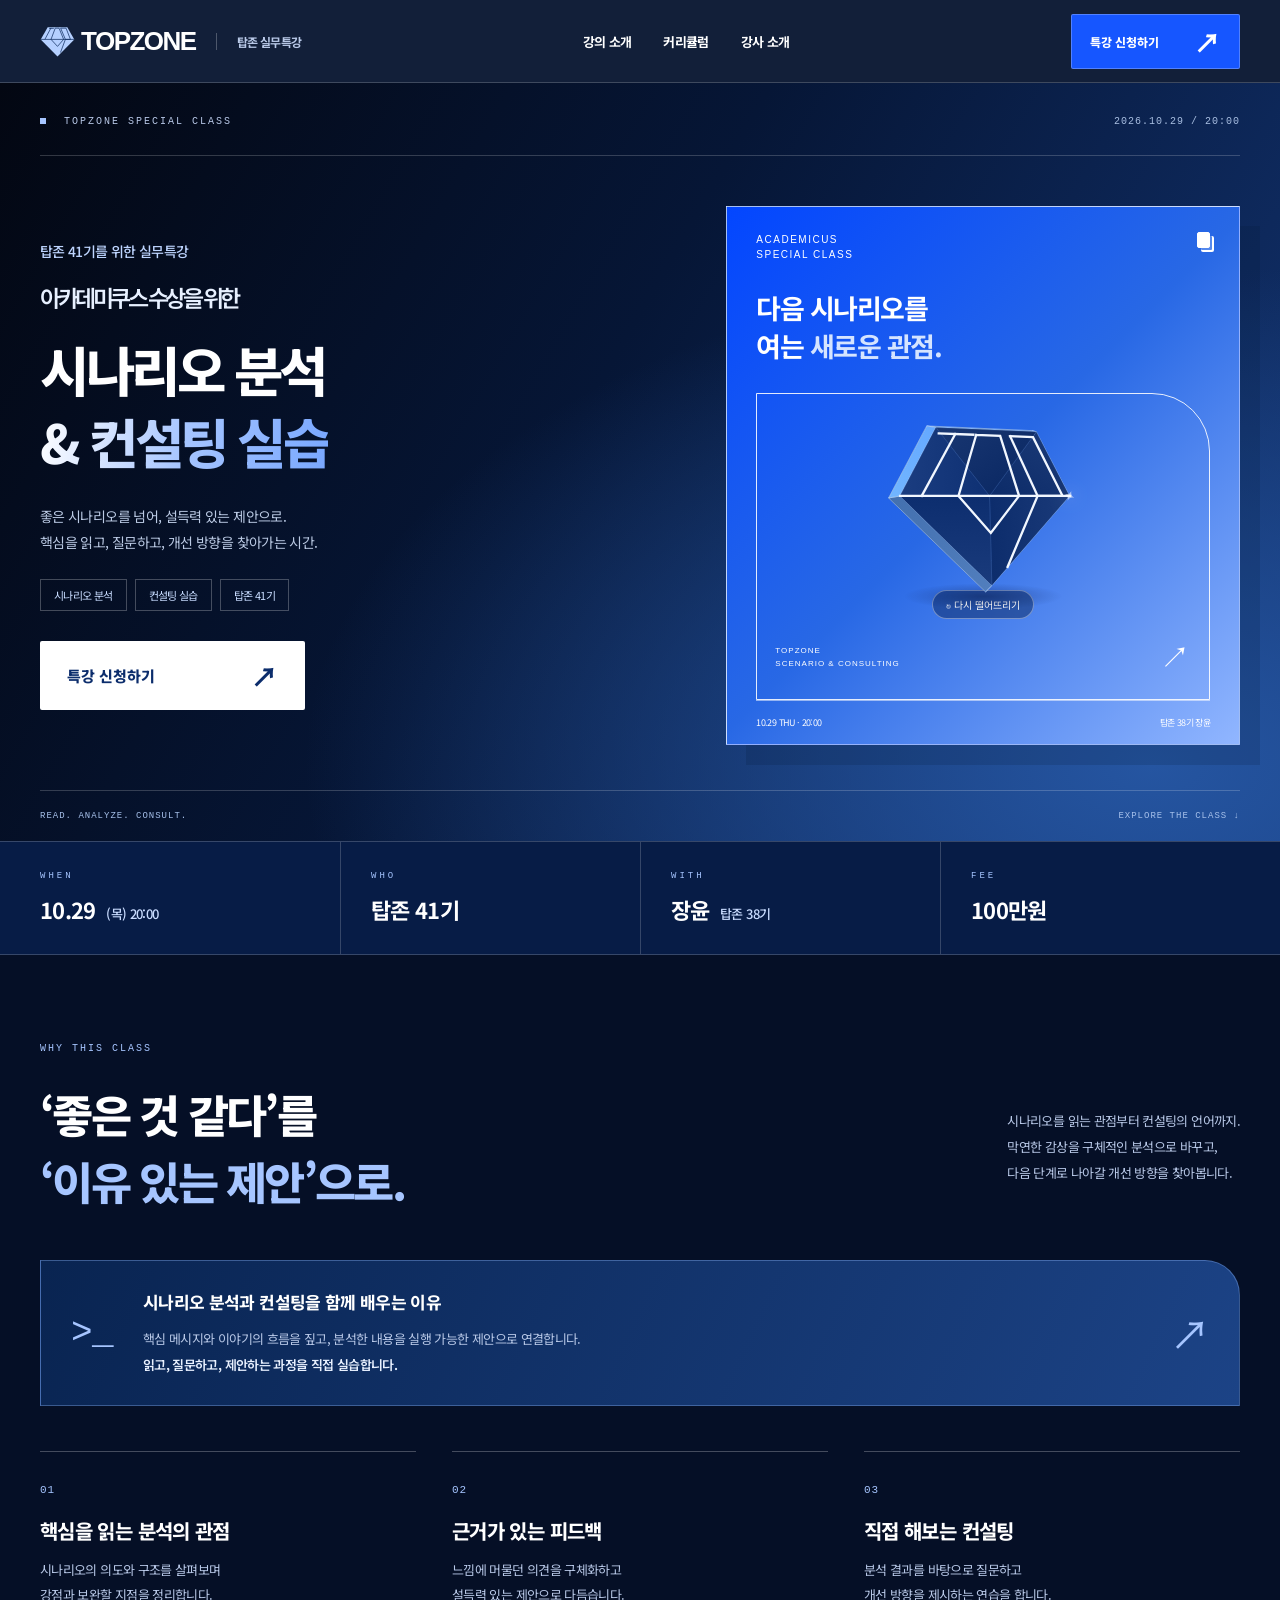
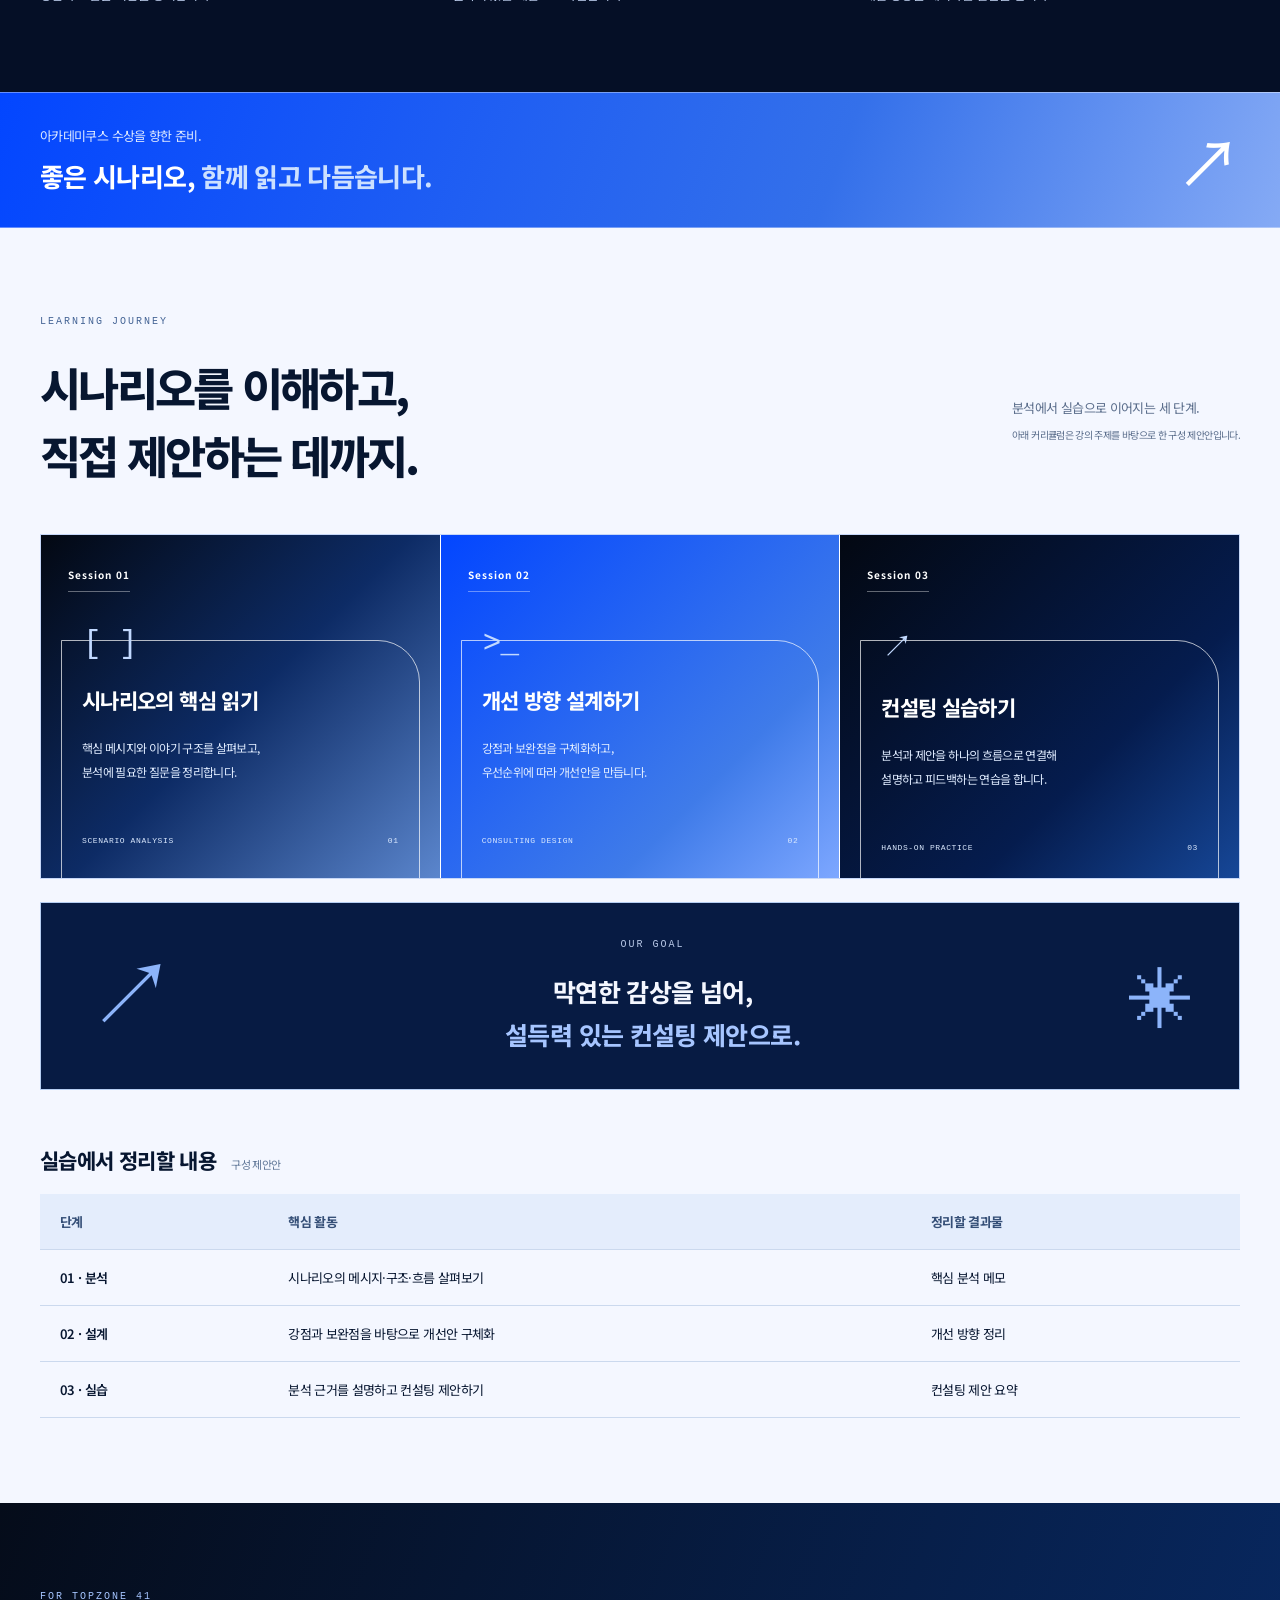
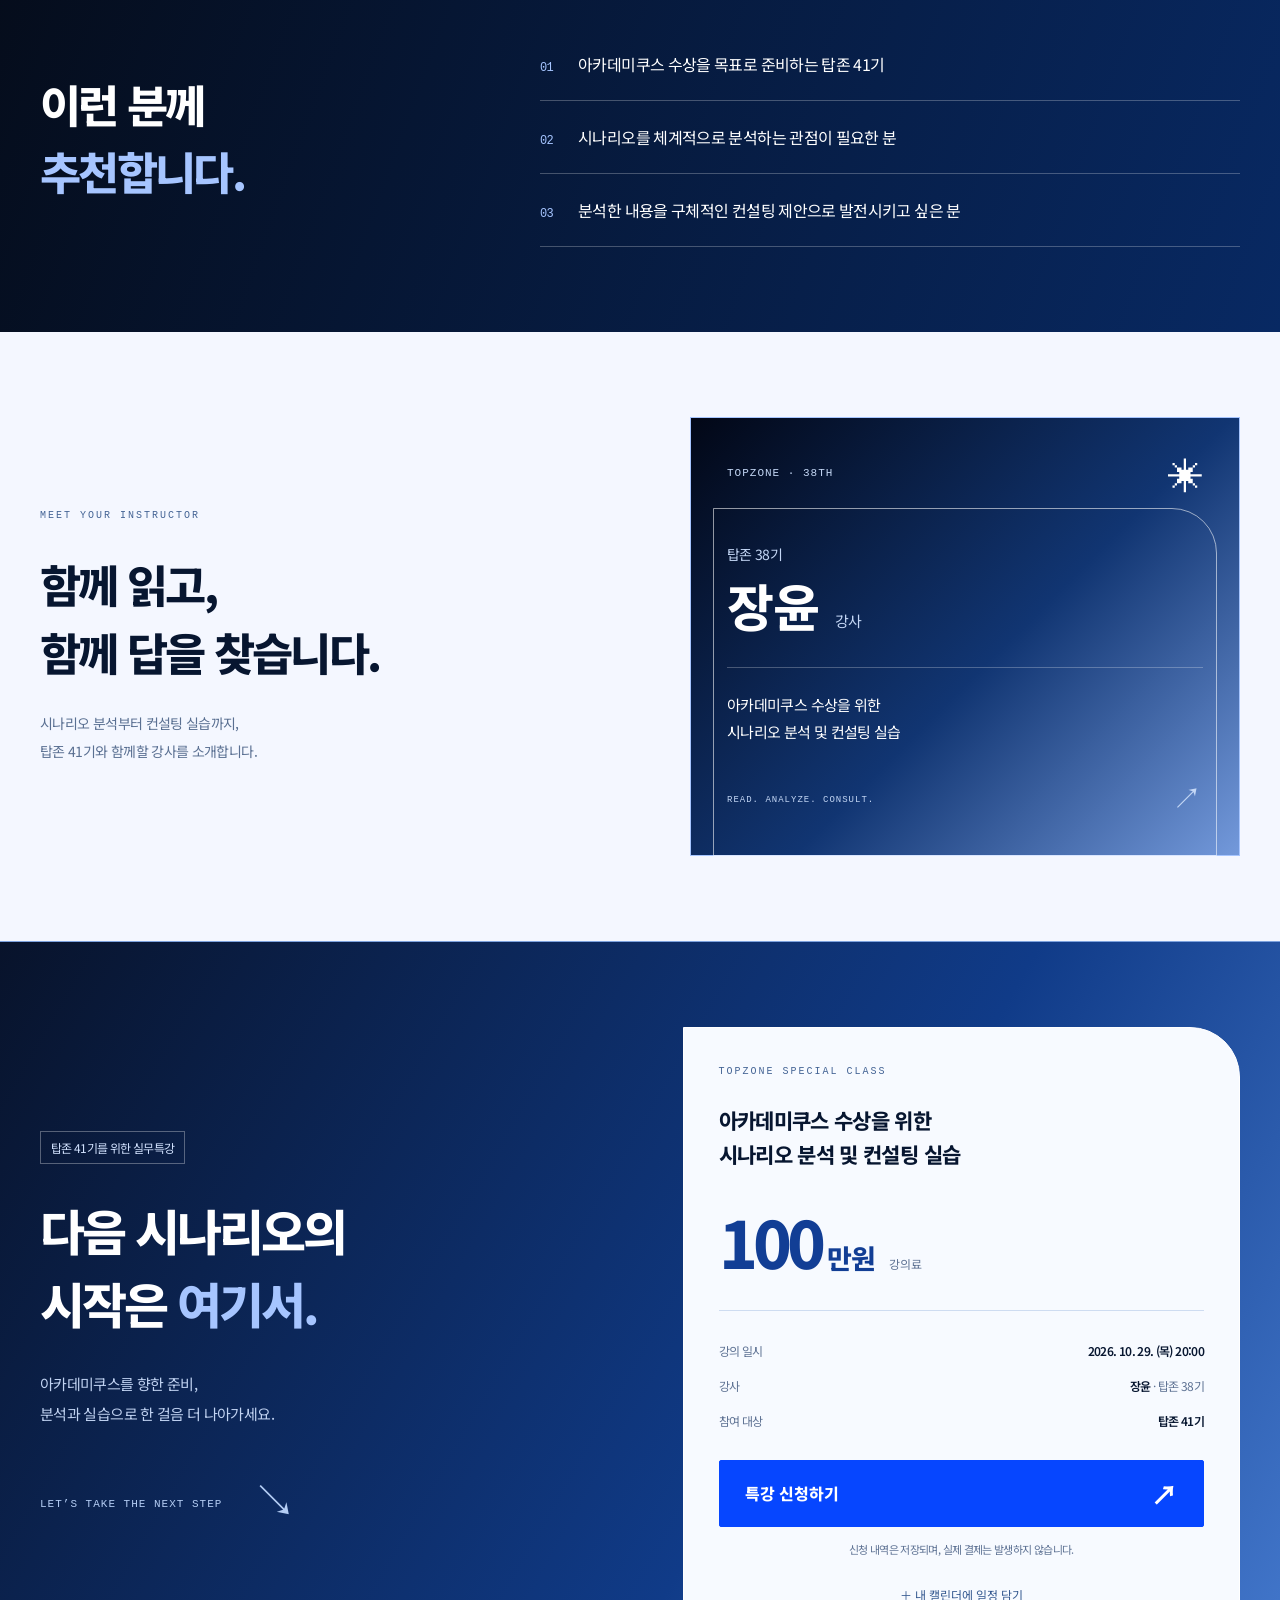
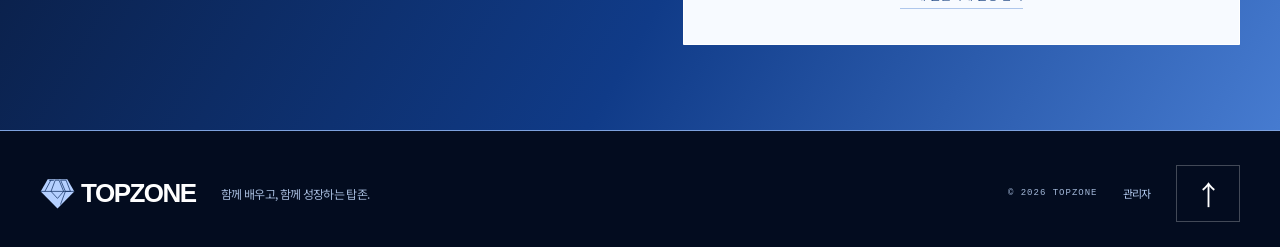
==== commit db80a081: "Add Supabase enrollment, simulated checkout and admin management" ====
--- a/index.html
+++ b/index.html
@@ -7,7 +7,11 @@
   <meta name="theme-color" content="#061536">
   <link rel="stylesheet" href="styles.css?v=blue-20261029">
   <link rel="stylesheet" href="blue.css?v=20261029">
-  <script src="app.js?v=blue-20261029" defer></script>
+  <link rel="stylesheet" href="enrollment.css?v=1">
+  <script src="config.js?v=1" defer></script>
+  <script src="db.js?v=1" defer></script>
+  <script src="app.js?v=enrollment-1" defer></script>
+  <script src="enrollment.js?v=1" defer></script>
 </head>
 <body>
 <a class="skip" href="#main">본문 바로가기</a>
@@ -24,7 +28,7 @@
     <h1><span>아카데미쿠스 수상을 위한</span>시나리오 분석<br><em>&amp; 컨설팅 실습</em></h1>
     <p class="hero-copy">좋은 시나리오를 넘어, 설득력 있는 제안으로.<br>핵심을 읽고, 질문하고, 개선 방향을 찾아가는 시간.</p>
     <div class="tags"><span>시나리오 분석</span><span>컨설팅 실습</span><span>탑존 41기</span></div>
-    <button class="button hero-cta" data-apply>특강 신청 안내 <span>↗</span></button>
+    <button class="button hero-cta" data-apply>특강 신청하기 <span>↗</span></button>
   </div><div class="hero-poster" aria-label="탑존 38기 장윤, 10월 29일 20시 특강">
     <div class="poster-top"><span>ACADEMICUS<br>SPECIAL CLASS</span><span class="stack-icon" aria-hidden="true"></span></div>
     <p class="poster-title">다음 시나리오를<br>여는 <span>새로운 관점.</span></p>
@@ -49,10 +53,38 @@
 </div></section>
 <section class="section audience dark"><div class="wrap"><p class="eyebrow coral">FOR TOPZONE 41</p><div class="section-heading"><h2>이런 분께<br><em>추천합니다.</em></h2><div class="audience-list"><p><span>01</span>아카데미쿠스 수상을 목표로 준비하는 탑존 41기</p><p><span>02</span>시나리오를 체계적으로 분석하는 관점이 필요한 분</p><p><span>03</span>분석한 내용을 구체적인 컨설팅 제안으로 발전시키고 싶은 분</p></div></div></div></section>
 <section class="section light instructor" id="instructor"><div class="wrap instructor-layout"><div><p class="eyebrow muted">MEET YOUR INSTRUCTOR</p><h2>함께 읽고,<br>함께 답을 찾습니다.</h2><p class="instructor-desc">시나리오 분석부터 컨설팅 실습까지,<br>탑존 41기와 함께할 강사를 소개합니다.</p></div><article class="instructor-card"><div class="instructor-top"><span class="mono">TOPZONE · 38TH</span><span aria-hidden="true">✳</span></div><p class="instructor-role">탑존 38기</p><h3>장윤<span>강사</span></h3><div class="instructor-topic">아카데미쿠스 수상을 위한<br>시나리오 분석 및 컨설팅 실습</div><div class="instructor-bottom mono">READ. ANALYZE. CONSULT. <span>↗</span></div></article></div></section>
-<section class="section register" id="register"><div class="wrap register-layout"><div><span class="outline-label">탑존 41기를 위한 실무특강</span><h2>다음 시나리오의<br>시작은 <em>여기서.</em></h2><p>아카데미쿠스를 향한 준비,<br>분석과 실습으로 한 걸음 더 나아가세요.</p><span class="register-sign mono">LET’S TAKE THE NEXT STEP <b aria-hidden="true">↘</b></span></div><article class="price-card"><p class="eyebrow muted">TOPZONE SPECIAL CLASS</p><h3>아카데미쿠스 수상을 위한<br>시나리오 분석 및 컨설팅 실습</h3><p class="price">100<span>만원</span><small>강의료</small></p><dl><div><dt>강의 일시</dt><dd>2026. 10. 29. (목) 20:00</dd></div><div><dt>강사</dt><dd>장윤 <span>· 탑존 38기</span></dd></div><div><dt>참여 대상</dt><dd>탑존 41기</dd></div></dl><button class="button" data-apply>특강 신청하기 <span>↗</span></button><p class="card-note">신청 방법과 강의 정보를 확인하세요.</p><button class="calendar" id="calendar">＋ 내 캘린더에 일정 담기</button></article></div></section>
+<section class="section register" id="register"><div class="wrap register-layout"><div><span class="outline-label">탑존 41기를 위한 실무특강</span><h2>다음 시나리오의<br>시작은 <em>여기서.</em></h2><p>아카데미쿠스를 향한 준비,<br>분석과 실습으로 한 걸음 더 나아가세요.</p><span class="register-sign mono">LET’S TAKE THE NEXT STEP <b aria-hidden="true">↘</b></span></div><article class="price-card"><p class="eyebrow muted">TOPZONE SPECIAL CLASS</p><h3>아카데미쿠스 수상을 위한<br>시나리오 분석 및 컨설팅 실습</h3><p class="price">100<span>만원</span><small>강의료</small></p><dl><div><dt>강의 일시</dt><dd>2026. 10. 29. (목) 20:00</dd></div><div><dt>강사</dt><dd>장윤 <span>· 탑존 38기</span></dd></div><div><dt>참여 대상</dt><dd>탑존 41기</dd></div></dl><button class="button" data-apply>특강 신청하기 <span>↗</span></button><p class="card-note">신청 내역은 저장되며, 실제 결제는 발생하지 않습니다.</p><button class="calendar" id="calendar">＋ 내 캘린더에 일정 담기</button></article></div></section>
 </main>
-<footer><div class="wrap footer-inner"><a class="brand" href="#top" aria-label="탑존 처음으로">TOP<span>✳</span>ZONE</a><p>함께 배우고, 함께 성장하는 탑존.</p><small class="mono">© 2026 TOPZONE</small><a class="to-top" href="#top" aria-label="맨 위로">↑</a></div></footer>
-<dialog id="apply-dialog" aria-labelledby="dialog-title"><button class="dialog-close" aria-label="신청 안내 닫기">×</button><p class="eyebrow muted">TOPZONE SPECIAL CLASS</p><h2 id="dialog-title">특강 신청 안내</h2><p class="dialog-topic">아카데미쿠스 수상을 위한<br>시나리오 분석 및 컨설팅 실습</p><dl><div><dt>일시</dt><dd>2026. 10. 29. (목) 20:00</dd></div><div><dt>강사</dt><dd>탑존 38기 장윤</dd></div><div><dt>대상</dt><dd>탑존 41기</dd></div><div><dt>강의료</dt><dd>100만원</dd></div></dl><div class="application-notice"><strong>신청 접수 안내 준비 중입니다.</strong><p>신청 링크와 접수 방법은 추후 안내될 예정입니다.<br>현재 이 페이지에서는 신청이나 결제가 진행되지 않습니다.</p></div><button class="button dialog-confirm">확인했습니다 <span>↗</span></button></dialog>
+<footer><div class="wrap footer-inner"><a class="brand" href="#top" aria-label="탑존 처음으로">TOP<span>✳</span>ZONE</a><p>함께 배우고, 함께 성장하는 탑존.</p><small class="mono">© 2026 TOPZONE</small><a class="admin-link" href="admin.html">관리자</a><a class="to-top" href="#top" aria-label="맨 위로">↑</a></div></footer>
+<dialog id="apply-dialog" aria-labelledby="dialog-title">
+  <button class="dialog-close" aria-label="신청 창 닫기">×</button>
+  <p class="eyebrow muted">TOPZONE CLASS REGISTRATION</p><h2 id="dialog-title">특강 신청하기</h2>
+  <ol class="enroll-steps"><li aria-current="step">01 신청자 정보</li><li>02 결제수단·동의</li><li>03 접수 완료</li></ol>
+  <form id="applicant-form"><div class="simulation-note">신청은 실제로 접수됩니다.<br>결제는 체험용 화면으로, 금액이 청구되지 않습니다.</div>
+    <div class="form-grid">
+      <label class="field">이름<input name="name" autocomplete="name" required minlength="2" maxlength="60" placeholder="이름을 입력해 주세요"></label>
+      <label class="field">참여 대상<input value="탑존 41기" readonly aria-label="참여 대상"></label>
+      <label class="field wide">이메일<input name="email" type="email" autocomplete="email" required maxlength="254" placeholder="name@example.com"></label>
+      <label class="field wide">연락처<input name="phone" type="tel" autocomplete="tel" required minlength="9" maxlength="20" placeholder="010-0000-0000"><small>강의 안내를 받을 연락처를 입력해 주세요.</small></label>
+    </div><div class="enroll-actions"><button class="button" type="submit">다음 · 결제수단 선택 <span>→</span></button></div>
+  </form>
+  <form id="checkout-form" hidden>
+    <div class="checkout-summary"><p>아카데미쿠스 수상을 위한<br><b>시나리오 분석 및 컨설팅 실습</b><br>10.29 (목) 20:00 · 탑존 38기 장윤</p><p id="checkout-applicant"></p><div><span>강의료</span><strong>1,000,000원</strong></div></div>
+    <fieldset class="payment-methods"><legend>결제수단 선택 <small>(모의 결제)</small></legend><div class="method-grid">
+      <label class="payment-method"><input type="radio" name="payment_method" value="card" required>신용·체크카드</label>
+      <label class="payment-method"><input type="radio" name="payment_method" value="bank" required>계좌이체</label>
+      <label class="payment-method"><input type="radio" name="payment_method" value="kakaopay" required>카카오페이</label>
+      <label class="payment-method"><input type="radio" name="payment_method" value="naverpay" required>네이버페이</label>
+    </div></fieldset>
+    <div class="simulation-note"><strong>실제 청구 금액은 0원입니다.</strong><br>결제수단 선택만 저장하며, 금융정보 입력이나 결제사 연결은 없습니다. 실제 강의료 납부 완료를 의미하지 않습니다.</div>
+    <label class="consent"><input name="privacy" type="checkbox" required><span>[필수] 신청 접수·안내를 위한 개인정보 수집 및 이용에 동의합니다.</span></label>
+    <details class="privacy-detail"><summary>수집·이용 내용 보기</summary><p>수집 항목: 이름, 이메일, 연락처, 선택한 결제수단 및 동의 기록<br>목적: 특강 신청 접수, 신청자 확인 및 강의 안내<br>보관 기간: 삭제 요청 시까지<br>동의를 거부할 수 있으나 신청 접수는 제한됩니다. 삭제 요청은 운영자에게 문의해 주세요.</p></details>
+    <label class="consent"><input name="simulation" type="checkbox" required><span>[필수] 신청 정보와 강의료를 확인했으며, 결제가 실제로 진행되지 않는 모의 결제임을 이해했습니다.</span></label>
+    <div class="enroll-actions"><button type="button" class="button secondary" id="checkout-back">이전</button><button class="button" id="submit-application" type="submit">동의하고 신청 완료 · 실제 청구 없음</button></div>
+  </form>
+  <div id="application-receipt" class="receipt" hidden><span class="receipt-icon" aria-hidden="true">✓</span><p id="receipt-name"></p><p>접수번호</p><code id="receipt-id"></code><div class="simulation-note">신청 접수 완료 · 모의 결제<br><strong>실제 결제 금액 0원</strong><br>강의료 납부 완료를 의미하지 않습니다.</div><p>변경·취소 문의 시 접수번호를 알려주세요.</p><button class="button" id="receipt-close">확인</button></div>
+  <p id="enrollment-error" class="form-error" role="alert"></p>
+</dialog>
 <p id="status" class="sr-only" role="status" aria-live="polite"></p>
 <canvas id="diamond-canvas" aria-hidden="true"></canvas>
 <script src="diamond.js?v=20261029" defer></script>
--- a/enrollment.css
+++ b/enrollment.css
@@ -0,0 +1,5 @@
+[hidden]{display:none!important}body:has(dialog[open]){overflow:hidden}
+#apply-dialog{width:min(600px,calc(100% - 24px));max-height:calc(100dvh - 32px);padding:34px;overflow:auto;border-radius:4px 32px 4px 4px}#apply-dialog h2{font-size:29px;line-height:1.4;margin:12px 0}#apply-dialog .eyebrow{padding-right:30px}.enroll-steps{display:flex;gap:8px;margin:22px 0;font-size:11px;list-style:none;padding:0}.enroll-steps li{flex:1;border-top:3px solid #d4def1;padding-top:9px;color:#607594}.enroll-steps [aria-current=step]{border-color:#1656ff;color:#1747a9;font-weight:700}.simulation-note{padding:14px 16px;background:#e6eeff;color:#234681;border:1px solid #bdcff5;font-size:13px;line-height:1.6;margin:14px 0 20px}.form-grid{display:grid;grid-template-columns:1fr 1fr;gap:16px}.field{display:grid;gap:8px;font-size:13px;color:#23416d}.field.wide{grid-column:1/-1}.field input,.field select,.field textarea,.admin-controls input,.admin-controls select{box-sizing:border-box;min-width:0;width:100%;font:inherit;padding:13px;border:1px solid #b7c8e5;border-radius:4px;background:#fff;color:#091e40}.field input:focus,.field select:focus,.field textarea:focus{outline:2px solid #1656ff;outline-offset:2px}.field small{font-size:11px;color:#607594}.enroll-actions{display:flex;gap:12px;margin-top:24px}.enroll-actions .button{flex:1;font-size:14px;min-width:0;padding:16px}.enroll-actions .secondary,.secondary{background:transparent!important;color:#234681!important;border:1px solid #b7c8e5!important}.checkout-summary{padding:18px;border:1px solid #c8d6ee;border-radius:5px;background:#fff}.checkout-summary p{margin:0 0 12px;font-size:13px;line-height:1.7}.checkout-summary div{display:flex;justify-content:space-between;gap:12px;font-size:13px}.checkout-summary strong{font-size:23px;color:#174eb1}.payment-methods{border:0;padding:0;margin:24px 0}.payment-methods legend{font-size:14px;font-weight:700;margin-bottom:12px}.method-grid{display:grid;grid-template-columns:1fr 1fr;gap:10px}.payment-method{display:flex;align-items:center;gap:9px;border:1px solid #c3d2eb;padding:15px 12px;background:#fff;border-radius:5px;font-size:13px;cursor:pointer}.payment-method:has(input:checked){border-color:#1656ff;box-shadow:0 0 0 1px #1656ff;background:#e9f0ff}input[type=checkbox],input[type=radio]{accent-color:#1656ff;width:17px;height:17px;flex-shrink:0}.consent{display:flex;align-items:flex-start;gap:9px;font-size:12px;line-height:1.7;margin:13px 0}.consent input{margin-top:2px}.privacy-detail{font-size:11px;line-height:1.8;color:#5d7190;padding:12px 14px;background:#edf2fb}.privacy-detail summary{cursor:pointer;color:#234681;font-weight:600}.form-error{color:#aa2340;font-size:13px;line-height:1.6;margin:16px 0 0}.form-error:empty{display:none}.receipt{text-align:center;padding:18px 0}.receipt-icon{display:grid;place-items:center;width:65px;height:65px;background:#1656ff;border-radius:50%;color:white;font-size:30px;margin:0 auto 20px}.receipt p{font-size:14px;line-height:1.8}.receipt code{display:block;overflow-wrap:anywhere;font-size:13px;padding:14px;background:#e6eeff;margin:16px 0}.receipt .button{width:100%;margin-top:18px}.button:disabled{opacity:.6;cursor:wait}.admin-link{font-size:11px;color:#b1c8ed}
+.admin-page{background:#edf3ff;color:#0d2447;min-height:100vh}.admin-header{background:#071c46;color:#fff;padding:22px 0}.admin-header .wrap{display:flex;align-items:center;justify-content:space-between;gap:16px}.admin-header a{font-size:13px;color:#c6d9ff}.admin-shell{max-width:1200px;margin:0 auto;padding:38px 24px}.admin-login{max-width:450px;margin:35px auto;background:#fff;padding:35px;border:1px solid #c6d7f1;border-radius:5px 35px 5px 5px}.admin-login h1{font-size:30px;letter-spacing:-1px}.admin-login>p{font-size:13px;color:#5f7394;line-height:1.8;margin:14px 0 25px}.admin-login .field{margin:16px 0}.admin-login .button{width:100%;background:#1656ff;color:#fff;margin-top:14px;font-size:14px}.admin-heading{display:flex;align-items:center;justify-content:space-between;gap:20px;flex-wrap:wrap}.admin-heading h1{font-size:32px;letter-spacing:-1px}.admin-heading p{font-size:13px;color:#5f7394;margin:8px 0}.admin-toolbar{display:flex;gap:8px}.admin-toolbar button,.admin-pagination button{background:#fff;border:1px solid #b5c9e9;border-radius:4px;color:#17417c;padding:10px 14px;font-size:12px}.admin-controls{display:grid;grid-template-columns:1fr 170px auto;gap:12px;margin:25px 0 18px}.admin-controls button{background:#1656ff;color:#fff;padding:10px 22px;border:0;border-radius:4px}.admin-table-wrap{overflow:auto;background:#fff;border:1px solid #ccd9ef}.admin-table{width:100%;min-width:850px;border-collapse:collapse;font-size:12px}.admin-table th,.admin-table td{padding:15px;text-align:left;vertical-align:top}.admin-table td small{display:block;color:#637999;margin-top:5px}.admin-table button{background:#edf3ff;color:#17417c;border:1px solid #c2d4f0;padding:7px 12px;border-radius:4px}.status-badge{display:inline-block;background:#e9f0ff;color:#1747a9;padding:5px 8px;border-radius:4px;white-space:nowrap}.admin-pagination{display:flex;align-items:center;justify-content:flex-end;gap:15px;margin-top:18px;font-size:12px}.admin-message{font-size:13px;line-height:1.8}.admin-detail{width:min(580px,calc(100% - 24px));max-height:90dvh;padding:32px;overflow:auto}.admin-detail h2{font-size:25px;margin:8px 0 20px}.admin-detail dl{font-size:13px;line-height:1.8;margin:18px 0}.admin-detail dl>div{display:flex;gap:16px;margin:10px 0}.admin-detail dt{width:90px;flex-shrink:0}.admin-detail dd{margin:0;overflow-wrap:anywhere}.admin-detail .field{margin-top:16px}.admin-detail .button{font-size:13px}.admin-detail textarea{min-height:100px}.admin-empty{text-align:center;padding:40px!important;color:#637999}.danger-button{margin-top:24px;border:1px solid #d8a4b1;color:#a32949;background:transparent;padding:10px 15px;font-size:12px}
+#checkout-back{flex:0 0 80px}.admin-login #login-error{color:#aa2340}.admin-login #login-notice{color:#1747a9}
+@media(max-width:600px){#apply-dialog{padding:26px 21px}.form-grid{grid-template-columns:1fr}.enroll-steps{font-size:10px}.enroll-actions{gap:8px}.enroll-actions .button{font-size:12px;padding:14px 10px}#checkout-back{flex-basis:58px}.admin-shell{padding:25px 16px}.admin-controls{grid-template-columns:1fr 115px}.admin-controls button{grid-column:1/-1}.admin-login{padding:25px}.admin-toolbar{flex-wrap:wrap}.admin-detail{padding:25px}.admin-header .wrap{padding-inline:20px}}
